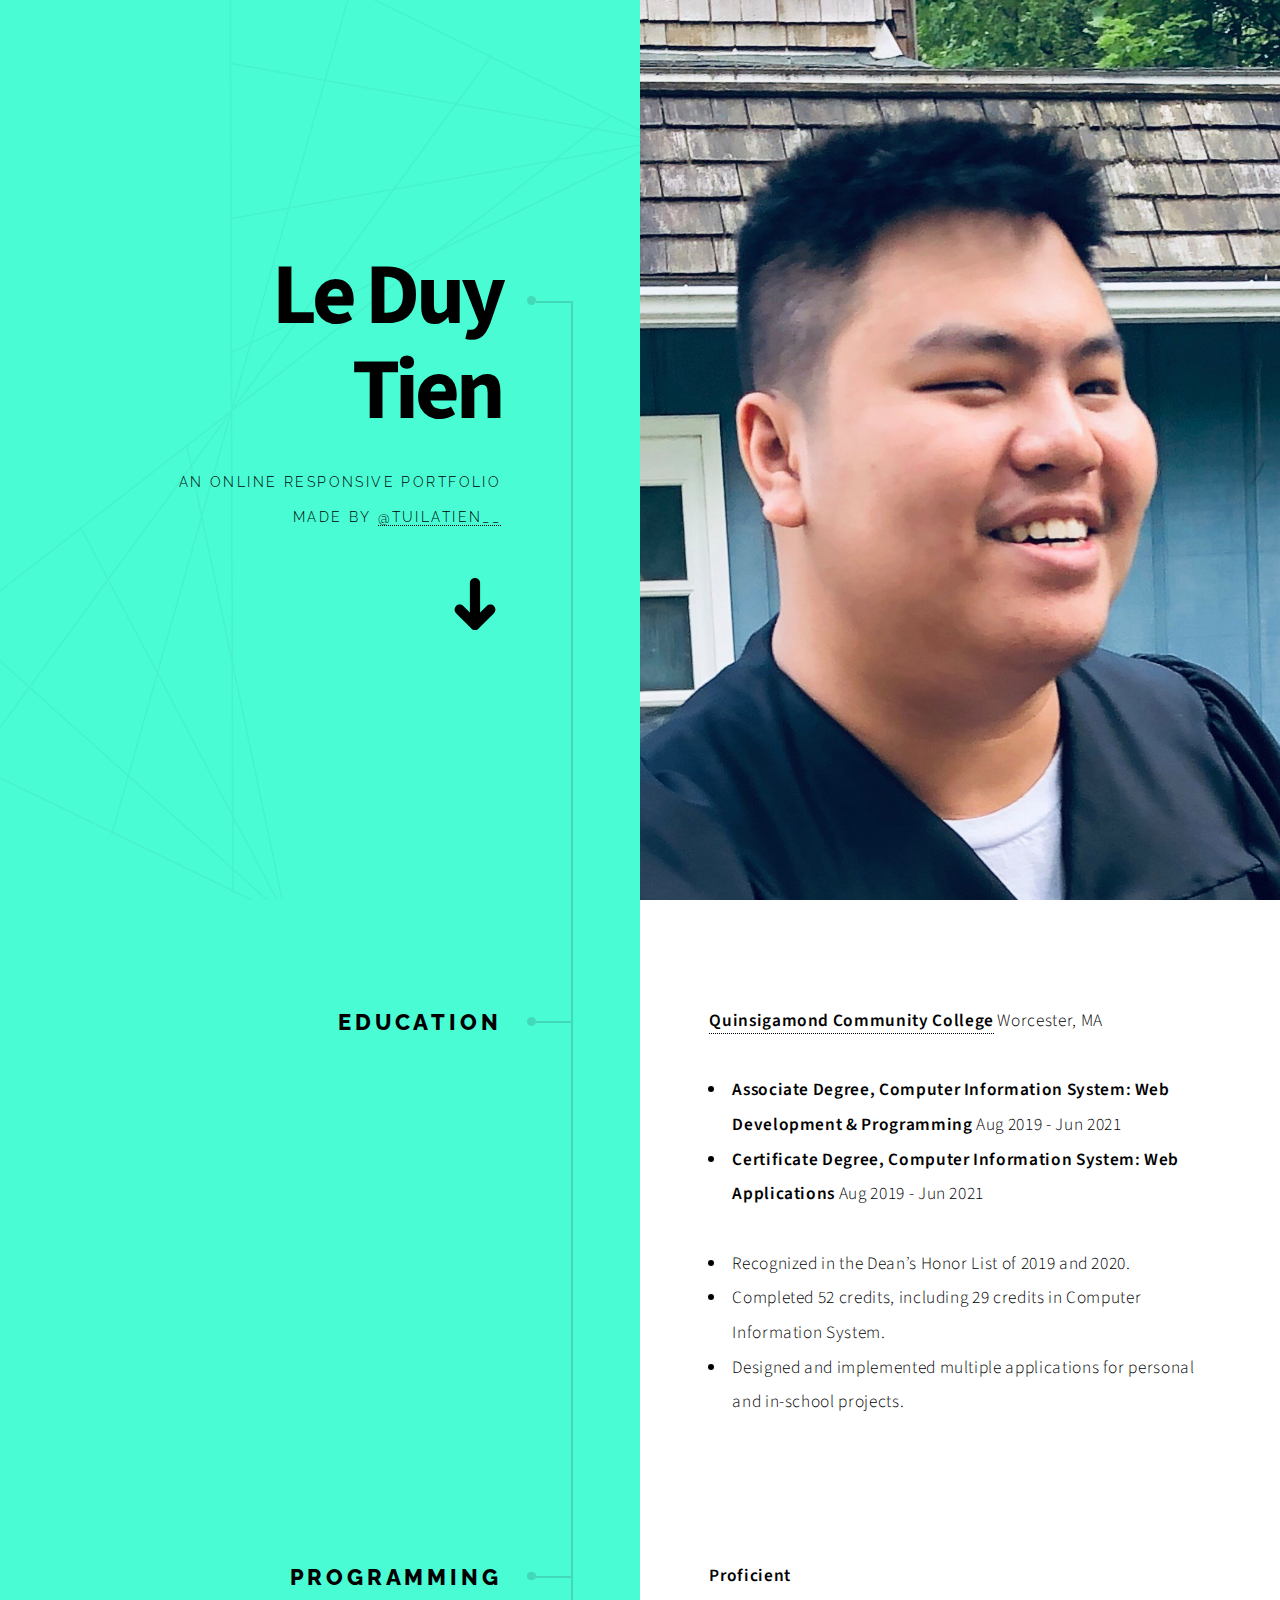
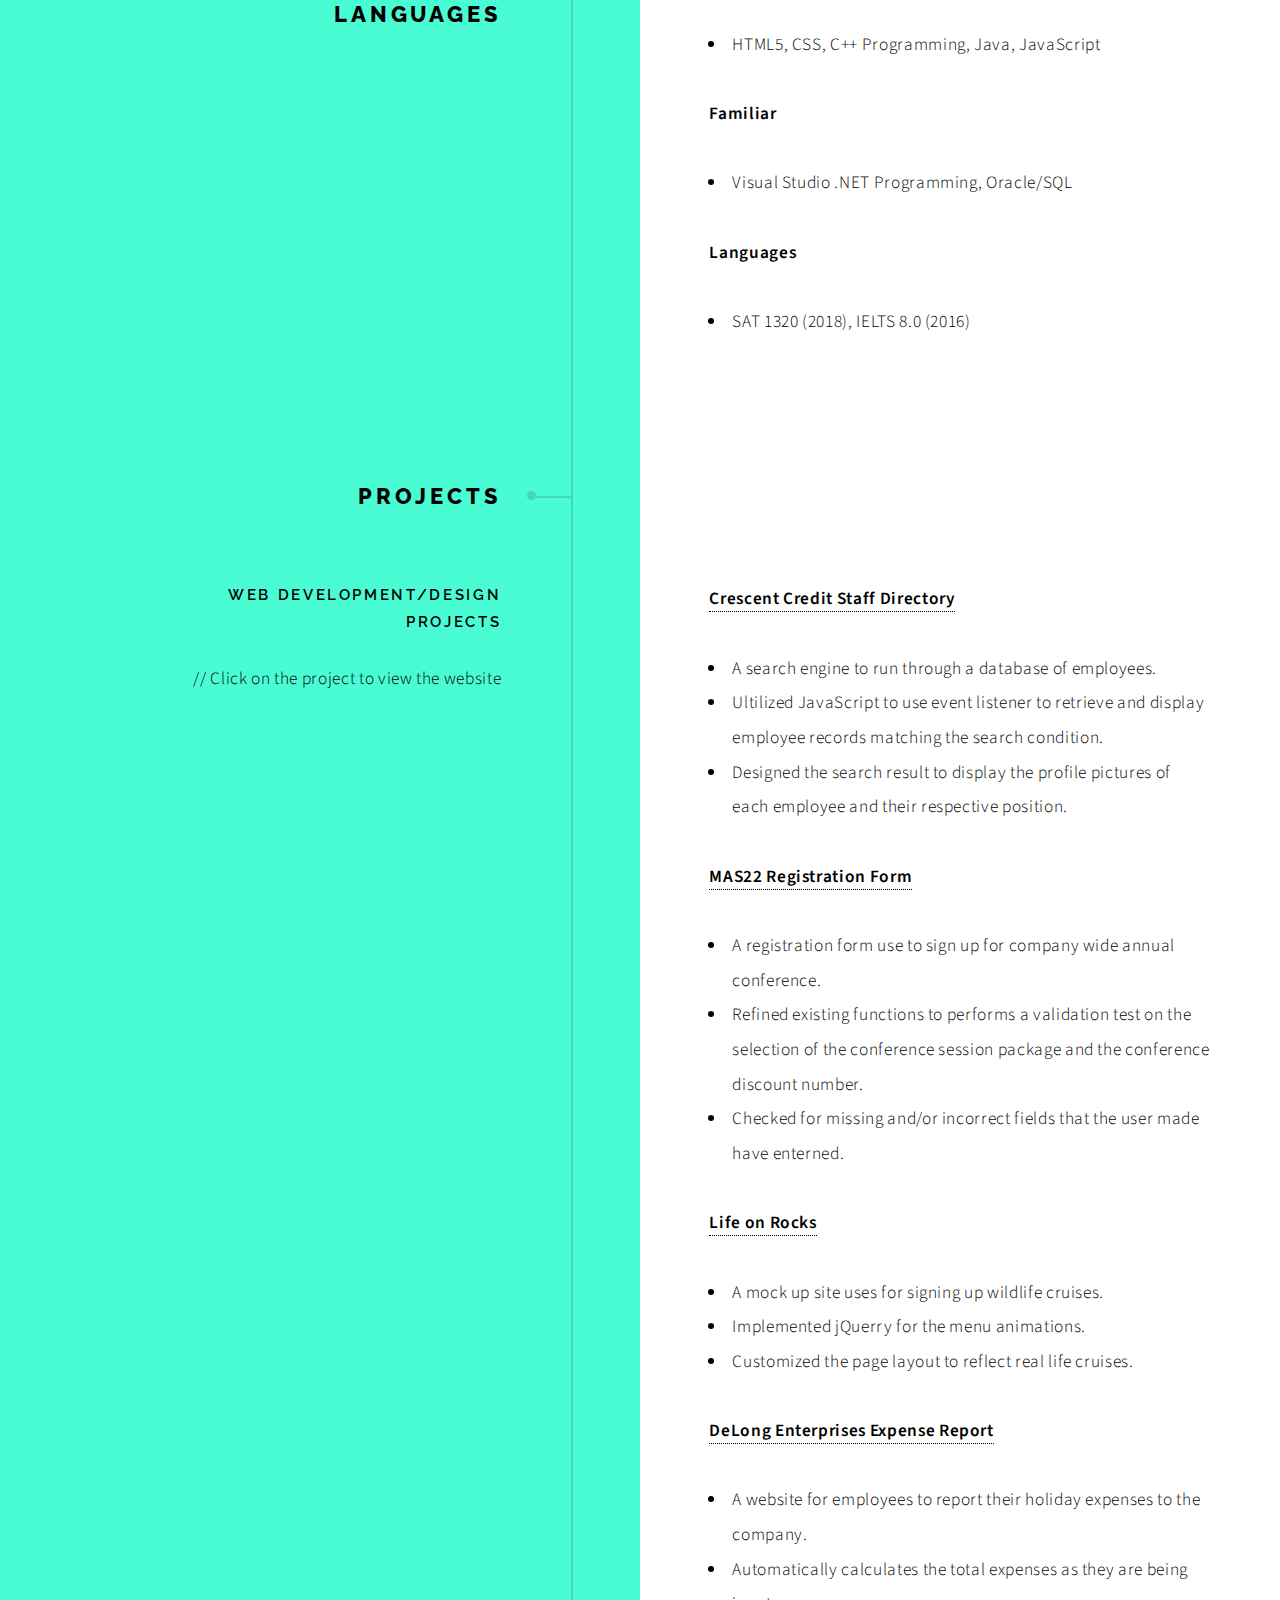
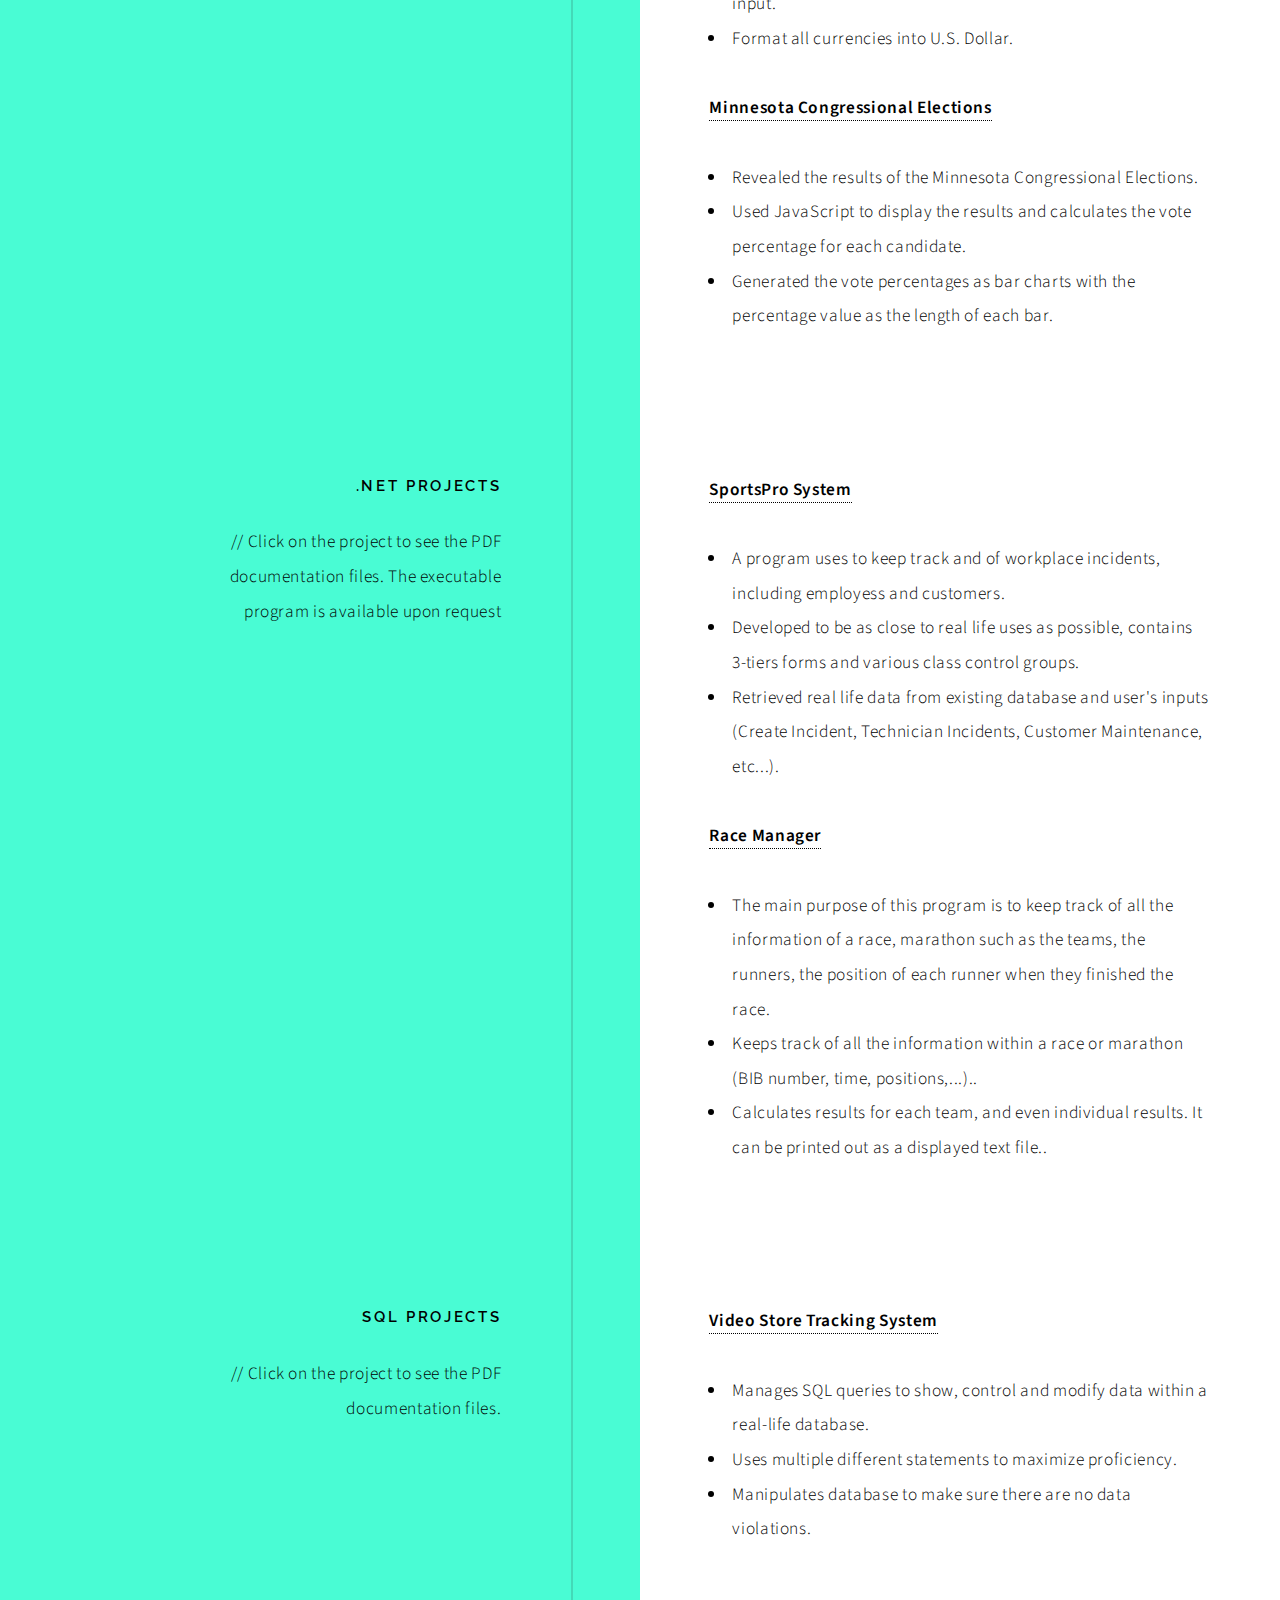
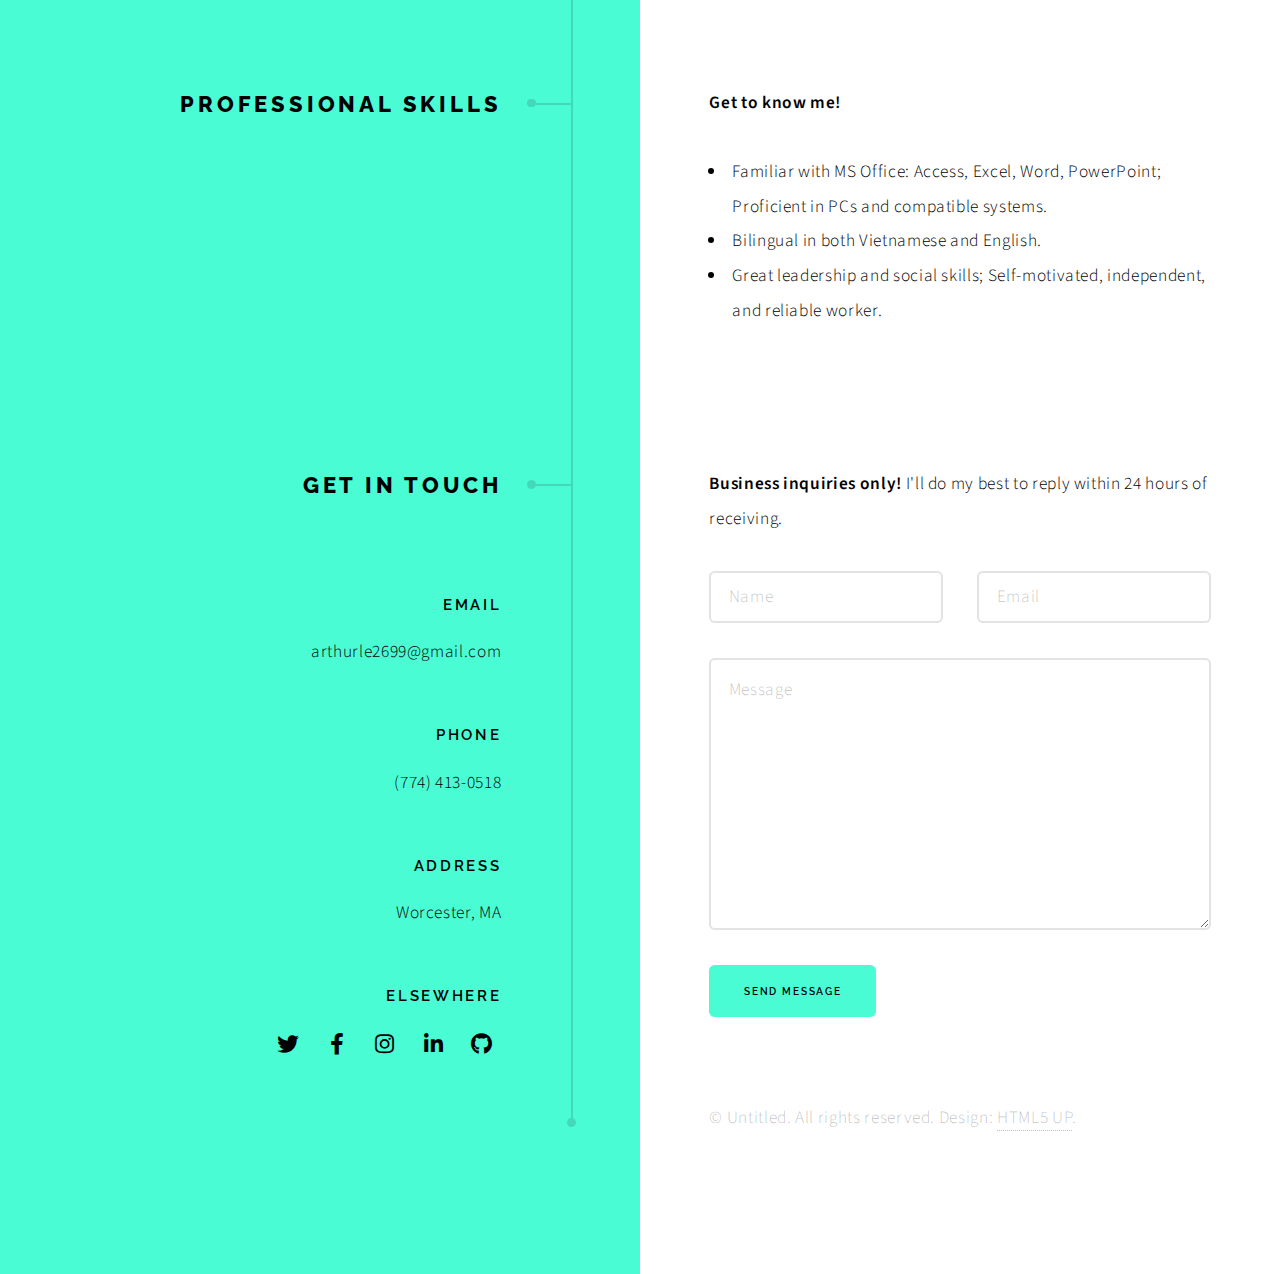
==== index.html @ 58858f8e "website" ====
﻿<!DOCTYPE HTML>
<!--
    Paradigm Shift by HTML5 UP
    html5up.net | @ajlkn
    Free for personal and commercial use under the CCA 3.0 license (html5up.net/license)
-->
<html>
<head>
    <title>Tien Le's Portfolio</title>
    <meta charset="utf-8" />
    <meta name="viewport" content="width=device-width, initial-scale=1, user-scalable=no" />
    <meta name="description" content="" />
    <meta name="keywords" content="" />
    <link rel="stylesheet" href="assets/css/main.css" />

</head>
<body class="is-preload">

    <!-- Wrapper -->
    <div id="wrapper">

        <!-- Intro -->
        <section class="intro">
            <header>
                <h1>Le Duy Tien</h1>
                <p>An online responsive portfolio made by <a href="https://www.instagram.com/tuilatien__/ " target="_blank" rel="noopener noreferrer">@tuilatien__</a></p>
                <ul class="actions">
                    <li><a href="#first" class="arrow scrolly"><span class="label">Next</span></a></li>
                </ul>
            </header>
            <div class="content">
                <span class="image fill" data-position="center"><img src="images/pic03.jpg" alt="" /></span>
            </div>
        </section>

        <!-- Section -->
        <section id="first">
            <header>
                <h2>Education</h2>
            </header>
            <div class="content">
                <p><strong><a href="https://www.qcc.edu/">Quinsigamond Community College</a></strong> Worcester, MA</p>
                <ul>
                    <li><strong>Associate Degree, Computer Information System: Web Development & Programming</strong> Aug 2019 - Jun 2021</li>
                    <li><strong>Certificate Degree, Computer Information System: Web Applications</strong> Aug 2019 - Jun 2021</li>
                </ul>
                <ul>
                    <li>Recognized in the Dean’s Honor List of 2019 and 2020.</li>
                    <li>Completed 52 credits, including 29 credits in Computer Information System.</li>
                    <li>Designed and implemented multiple applications for personal and in-school projects.</li>
                </ul>
                <!--<span class="image main"><img src="images/pic02.jpg" alt="" /></span>-->
            </div>
        </section>

        <!-- Section -->
        <section>
            <header>
                <h2>Programming Languages</h2>
            </header>
            <div class="content">
                <p><strong>Proficient</strong></p>
                <ul>
                    <li>HTML5, CSS, C++ Programming, Java, JavaScript</li>
                </ul>
                <p><strong>Familiar</strong></p>
                <ul>
                    <li>Visual Studio .NET Programming, Oracle/SQL</li>
                </ul>
                <p><strong>Languages</strong></p>
                <ul>
                    <li>SAT 1320 (2018), IELTS 8.0 (2016)</li>
                </ul>
            </div>
        </section>

        <!-- Section -->
        <section>
            <header>
                <h2>Projects</h2>
            </header>
            <div class="content">
                <!--<p><strong>Integer mollis egestas</strong> nam maximus erat id euismod egestas. Pellentesque sapien ac quam. Lorem ipsum dolor sit nullam.</p>-->
                <!-- Section -->
                <section>
                    <header>
                        <h3>Web Development/Design Projects</h3>
                        <p>// Click on the project to view the website</p>
                    </header>
                    <div class="content">
                        <!--<div class="gallery">
                            <a href="images/gallery/fulls/01.jpg" class="landscape"><img src="images/gallery/thumbs/01.jpg" alt="" /></a>
                            <a href="images/gallery/fulls/02.jpg"><img src="images/gallery/thumbs/02.jpg" alt="" /></a>
                            <a href="images/gallery/fulls/03.jpg"><img src="images/gallery/thumbs/03.jpg" alt="" /></a>
                            <a href="images/gallery/fulls/04.jpg" class="landscape"><img src="images/gallery/thumbs/04.jpg" alt="" /></a>
                        </div>-->
                        <p><strong><a href="webdev/cc_staff/cc_staff.html" target="_blank" rel="noopener noreferrer">Crescent Credit Staff Directory</a></strong></p>
                        <ul>
                            <li>A search engine to run through a database of employees.</li>
                            <li>Ultilized JavaScript to use event listener to retrieve and display employee records matching the search condition.</li>
                            <li>Designed the search result to display the profile pictures of each employee and their respective position.</li>
                        </ul>
                        <p><strong><a href="webdev/mas_register/mas_register.html" target="_blank" rel="noopener noreferrer">MAS22 Registration Form</a></strong></p>
                        <ul>
                            <li>A registration form use to sign up for company wide annual conference.</li>
                            <li>Refined existing functions to performs a validation test on the selection of the conference session package and the conference discount number.</li>
                            <li>Checked for missing and/or incorrect fields that the user made have enterned.</li>
                        </ul>
                        <p><strong><a href="webdev/jq_rocks/jq_rocks.html" target="_blank" rel="noopener noreferrer">Life on Rocks</a></strong></p>
                        <ul>
                            <li>A mock up site uses for signing up wildlife cruises.</li>
                            <li>Implemented jQuerry for the menu animations.</li>
                            <li>Customized the page layout to reflect real life cruises.</li>
                        </ul>
                        <p><strong><a href="webdev/dl_expense/dl_expense.html" target="_blank" rel="noopener noreferrer">DeLong Enterprises Expense Report</a></strong></p>
                        <ul>
                            <li>A website for employees to report their holiday expenses to the company.</li>
                            <li>Automatically calculates the total expenses as they are being input.</li>
                            <li>Format all currencies into U.S. Dollar.</li>
                        </ul>
                        <p><strong><a href="webdev/vw_election/vw_election.html" target="_blank" rel="noopener noreferrer">Minnesota Congressional Elections</a></strong></p>
                        <ul>
                            <li>Revealed the results of the Minnesota Congressional Elections.</li>
                            <li>Used JavaScript to display the results and calculates the vote percentage for each candidate.</li>
                            <li>Generated the vote percentages as bar charts with the percentage value as the length of each bar.</li>
                        </ul>
                    </div>
                </section>

                <!-- Section -->
                <section>
                    <header>
                        <h3>.NET Projects</h3>
                        <p>// Click on the project to see the PDF documentation files. The executable program is available upon request</p>
                    </header>
                    <div class="content">
                        <!--<div class="gallery">
                            <a href="images/gallery/fulls/05.jpg" class="landscape"><img src="images/gallery/thumbs/05.jpg" alt="" /></a>
                            <a href="images/gallery/fulls/06.jpg"><img src="images/gallery/thumbs/06.jpg" alt="" /></a>
                            <a href="images/gallery/fulls/07.jpg"><img src="images/gallery/thumbs/07.jpg" alt="" /></a>
                        </div>-->
                        <p><strong><a href="netprg/sportspro/sportspro.pdf" target="_blank" rel="noopener noreferrer">SportsPro System</a></strong></p>
                        <ul>
                            <li>A program uses to keep track and of workplace incidents, including employess and customers.</li>
                            <li>Developed to be as close to real life uses as possible, contains 3-tiers forms and various class control groups.</li>
                            <li>Retrieved real life data from existing database and user's inputs (Create Incident, Technician Incidents, Customer Maintenance, etc...).</li>
                        </ul>
                        <p><strong><a href="netprg/racemng/racemng.pdf" target="_blank" rel="noopener noreferrer">Race Manager</a></strong></p>
                        <ul>
                            <li>The main purpose of this program is to keep track of all the information of a race, marathon such as the teams, the runners, the position of each runner when they finished the race.</li>
                            <li>Keeps track of all the information within a race or marathon (BIB number, time, positions,...)..</li>
                            <li>Calculates results for each team, and even individual results. It can be printed out as a displayed text file..</li>
                        </ul>
                    </div>
                </section>

                <!-- Section -->
                <section>
                    <header>
                        <h3>SQL Projects</h3>
                        <p>// Click on the project to see the PDF documentation files.</p>
                    </header>
                    <div class="content">
                        <!--<div class="gallery">
                            <a href="images/gallery/fulls/08.jpg" class="portrait"><img src="images/gallery/thumbs/08.jpg" alt="" /></a>
                            <a href="images/gallery/fulls/09.jpg" class="portrait"><img src="images/gallery/thumbs/09.jpg" alt="" /></a>
                            <a href="images/gallery/fulls/10.jpg" class="landscape"><img src="images/gallery/thumbs/10.jpg" alt="" /></a>
                        </div>-->
                        <p><strong><a href="sql/videotrack/videotrack.pdf" target="_blank" rel="noopener noreferrer">Video Store Tracking System</a></strong></p>
                        <ul>
                            <li>Manages SQL queries to show, control and modify data within a real-life database.</li>
                            <li>Uses multiple different statements to maximize proficiency.</li>
                            <li>Manipulates database to make sure there are no data violations.</li>
                        </ul>
                    </div>
                </section>
            </div>
        </section>

        <!-- Section -->
        <section>
            <header>
                <h2>Professional Skills</h2>
            </header>
            <div class="content">
                <!--<p><strong>Proin tempus feugiat</strong> sed varius enim lorem ullamcorper dolore aliquam aenean ornare velit lacus, ac varius enim lorem ullamcorper dolore.</p>
                <ul class="actions">
                    <li><a href="#" class="button primary large">Get Started</a></li>
                    <li><a href="#" class="button large">Learn More</a></li>
                </ul>-->
                <p><strong>Get to know me!</strong></p>
                <ul>
                    <li>Familiar with MS Office: Access, Excel, Word, PowerPoint; Proficient in PCs and compatible systems.</li>
                    <li>Bilingual in both Vietnamese and English.</li>
                    <li>Great leadership and social skills; Self-motivated, independent, and reliable worker.</li>
                </ul>
            </div>
        </section>

        <!-- Section -->
        <section>
            <header>
                <h2>Get in touch</h2>
            </header>
            <div class="content">
                <p><strong>Business inquiries only! </strong> I'll do my best to reply within 24 hours of receiving.</p>
                <form action="mailto:arthurle2699@gmail.com" method="post" enctype="text/plain">
                    <div class="fields">
                        <div class="field half">
                            <input type="text" name="name" id="name" placeholder="Name" />
                        </div>
                        <div class="field half">
                            <input type="email" name="email" id="email" placeholder="Email" />
                        </div>
                        <div class="field">
                            <textarea name="message" id="message" placeholder="Message" rows="7"></textarea>
                        </div>
                    </div>
                    <ul class="actions">
                        <li><input type="submit" value="Send Message" class="button primary" /></li>
                    </ul>
                </form>
            </div>
            <footer>
                <ul class="items">
                    <li>
                        <h3>Email</h3>
                        <span>arthurle2699@gmail.com</span>
                    </li>
                    <li>
                        <h3>Phone</h3>
                        <span>(774) 413-0518</span>
                    </li>
                    <li>
                        <h3>Address</h3>
                        <span>Worcester, MA</span>
                    </li>
                    <li>
                        <h3>Elsewhere</h3>
                        <ul class="icons">
                            <li><a href="https://twitter.com/goofy_tien" target="_blank" rel="noopener noreferrer" class="icon brands fa-twitter"><span class="label">Twitter</span></a></li>
                            <li><a href="https://www.facebook.com/tuilatienn/" target="_blank" rel="noopener noreferrer" class="icon brands fa-facebook-f"><span class="label">Facebook</span></a></li>
                            <li><a href="https://www.instagram.com/tuilatien__/" target="_blank" rel="noopener noreferrer" class="icon brands fa-instagram"><span class="label">Instagram</span></a></li>
                            <li><a href="https://www.linkedin.com/in/tien-le-764ab81ba/" target="_blank" rel="noopener noreferrer" class="icon brands fa-linkedin-in"><span class="label">LinkedIn</span></a></li>
                            <li><a href="https://github.com/arthurle2699" target="_blank" rel="noopener noreferrer" class="icon brands fa-github"><span class="label">GitHub</span></a></li>
                        </ul>
                    </li>
                </ul>
            </footer>
        </section>

        <!-- Elements -->
        <!--
                            <section>
                                <header>
                                    <h2>Elements</h2>
                                </header>
                                <div class="content">

                                    <section>
                                        <header>
                                            <h3>Text</h3>
                                        </header>
                                        <div class="content">
                                            <p>This is <b>bold</b> and this is <strong>strong</strong>. This is <i>italic</i> and this is <em>emphasized</em>.
                                            This is <sup>superscript</sup> text and this is <sub>subscript</sub> text.
                                            This is <u>underlined</u> and this is code: <code>for (;;) { ... }</code>. Finally, <a href="#">this is a link</a>.</p>
                                            <hr />
                                            <h2>Heading Level 2</h2>
                                            <h3>Heading Level 3</h3>
                                            <h4>Heading Level 4</h4>
                                            <h5>Heading Level 5</h5>
                                            <hr />
                                            <h5>Blockquote</h5>
                                            <blockquote>Fringilla nisl. Donec accumsan interdum nisi, quis tincidunt felis sagittis eget tempus euismod. Vestibulum ante ipsum primis in faucibus vestibulum. Blandit adipiscing eu felis iaculis volutpat ac adipiscing accumsan faucibus. Vestibulum ante ipsum primis in faucibus lorem ipsum dolor sit amet nullam adipiscing eu felis.</blockquote>
                                            <h5>Preformatted</h5>
                                            <pre><code>i = 0;

        while (!deck.isInOrder()) {
          print 'Iteration ' + i;
          deck.shuffle();
          i++;
        }

        print 'Sorted in ' + i + ' iterations.';</code></pre>
                                        </div>
                                    </section>

                                    <section>
                                        <header>
                                            <h3>Lists</h3>
                                        </header>
                                        <div class="content">

                                            <h4>Unordered</h4>
                                            <ul>
                                                <li>Dolor pulvinar etiam.</li>
                                                <li>Sagittis adipiscing.</li>
                                                <li>Felis enim feugiat.</li>
                                            </ul>

                                            <h4>Alternate</h4>
                                            <ul class="alt">
                                                <li>Dolor pulvinar etiam.</li>
                                                <li>Sagittis adipiscing.</li>
                                                <li>Felis enim feugiat.</li>
                                            </ul>

                                            <h4>Ordered</h4>
                                            <ol>
                                                <li>Dolor pulvinar etiam.</li>
                                                <li>Etiam vel felis viverra.</li>
                                                <li>Felis enim feugiat.</li>
                                                <li>Dolor pulvinar etiam.</li>
                                                <li>Etiam vel felis lorem.</li>
                                                <li>Felis enim et feugiat.</li>
                                            </ol>
                                            <h4>Icons</h4>
                                            <ul class="icons">
                                                <li><a href="#" class="icon brands fa-twitter"><span class="label">Twitter</span></a></li>
                                                <li><a href="#" class="icon brands fa-facebook-f"><span class="label">Facebook</span></a></li>
                                                <li><a href="#" class="icon brands fa-instagram"><span class="label">Instagram</span></a></li>
                                                <li><a href="#" class="icon brands fa-github"><span class="label">Github</span></a></li>
                                            </ul>

                                            <h4>Actions</h4>
                                            <ul class="actions">
                                                <li><a href="#" class="button primary">Default</a></li>
                                                <li><a href="#" class="button">Default</a></li>
                                            </ul>
                                            <ul class="actions stacked">
                                                <li><a href="#" class="button primary">Default</a></li>
                                                <li><a href="#" class="button">Default</a></li>
                                            </ul>
                                        </div>
                                    </section>

                                    <section>
                                        <header>
                                            <h3>Table</h3>
                                        </header>
                                        <div class="content">
                                            <h4>Default</h4>
                                            <div class="table-wrapper">
                                                <table>
                                                    <thead>
                                                        <tr>
                                                            <th>Name</th>
                                                            <th>Description</th>
                                                            <th>Price</th>
                                                        </tr>
                                                    </thead>
                                                    <tbody>
                                                        <tr>
                                                            <td>Item One</td>
                                                            <td>Ante turpis integer aliquet porttitor.</td>
                                                            <td>29.99</td>
                                                        </tr>
                                                        <tr>
                                                            <td>Item Two</td>
                                                            <td>Vis ac commodo adipiscing arcu aliquet.</td>
                                                            <td>19.99</td>
                                                        </tr>
                                                        <tr>
                                                            <td>Item Three</td>
                                                            <td> Morbi faucibus arcu accumsan lorem.</td>
                                                            <td>29.99</td>
                                                        </tr>
                                                        <tr>
                                                            <td>Item Four</td>
                                                            <td>Vitae integer tempus condimentum.</td>
                                                            <td>19.99</td>
                                                        </tr>
                                                        <tr>
                                                            <td>Item Five</td>
                                                            <td>Ante turpis integer aliquet porttitor.</td>
                                                            <td>29.99</td>
                                                        </tr>
                                                    </tbody>
                                                    <tfoot>
                                                        <tr>
                                                            <td colspan="2"></td>
                                                            <td>100.00</td>
                                                        </tr>
                                                    </tfoot>
                                                </table>
                                            </div>

                                            <h4>Alternate</h4>
                                            <div class="table-wrapper">
                                                <table class="alt">
                                                    <thead>
                                                        <tr>
                                                            <th>Name</th>
                                                            <th>Description</th>
                                                            <th>Price</th>
                                                        </tr>
                                                    </thead>
                                                    <tbody>
                                                        <tr>
                                                            <td>Item One</td>
                                                            <td>Ante turpis integer aliquet porttitor.</td>
                                                            <td>29.99</td>
                                                        </tr>
                                                        <tr>
                                                            <td>Item Two</td>
                                                            <td>Vis ac commodo adipiscing arcu aliquet.</td>
                                                            <td>19.99</td>
                                                        </tr>
                                                        <tr>
                                                            <td>Item Three</td>
                                                            <td> Morbi faucibus arcu accumsan lorem.</td>
                                                            <td>29.99</td>
                                                        </tr>
                                                        <tr>
                                                            <td>Item Four</td>
                                                            <td>Vitae integer tempus condimentum.</td>
                                                            <td>19.99</td>
                                                        </tr>
                                                        <tr>
                                                            <td>Item Five</td>
                                                            <td>Ante turpis integer aliquet porttitor.</td>
                                                            <td>29.99</td>
                                                        </tr>
                                                    </tbody>
                                                    <tfoot>
                                                        <tr>
                                                            <td colspan="2"></td>
                                                            <td>100.00</td>
                                                        </tr>
                                                    </tfoot>
                                                </table>
                                            </div>
                                        </div>
                                    </section>

                                    <section>
                                        <header>
                                            <h3>Buttons</h3>
                                        </header>
                                        <div class="content">
                                            <ul class="actions">
                                                <li><a href="#" class="button primary">Primary</a></li>
                                                <li><a href="#" class="button">Default</a></li>
                                            </ul>
                                            <ul class="actions">
                                                <li><a href="#" class="button large">Large</a></li>
                                                <li><a href="#" class="button">Default</a></li>
                                                <li><a href="#" class="button small">Small</a></li>
                                            </ul>
                                            <ul class="actions">
                                                <li><a href="#" class="button primary icon solid fa-download">Icon</a></li>
                                                <li><a href="#" class="button icon solid fa-download">Icon</a></li>
                                            </ul>
                                            <ul class="actions">
                                                <li><span class="button primary disabled">Disabled</span></li>
                                                <li><span class="button disabled">Disabled</span></li>
                                            </ul>
                                        </div>
                                    </section>

                                    <section>
                                        <header>
                                            <h3>Form</h3>
                                        </header>
                                        <div class="content">
                                            <form method="post" action="#">
                                                <div class="fields">
                                                    <div class="field half">
                                                        <label for="demo-name">Name</label>
                                                        <input type="text" name="demo-name" id="demo-name" value="" placeholder="Jane Doe" />
                                                    </div>
                                                    <div class="field half">
                                                        <label for="demo-email">Email</label>
                                                        <input type="email" name="demo-email" id="demo-email" value="" placeholder="jane@untitled.tld" />
                                                    </div>
                                                    <div class="field">
                                                        <label for="demo-category">Category</label>
                                                        <select name="demo-category" id="demo-category">
                                                            <option value="">-</option>
                                                            <option value="1">Manufacturing</option>
                                                            <option value="1">Shipping</option>
                                                            <option value="1">Administration</option>
                                                            <option value="1">Human Resources</option>
                                                        </select>
                                                    </div>
                                                    <div class="field half">
                                                        <input type="radio" id="demo-priority-low" name="demo-priority" checked>
                                                        <label for="demo-priority-low">Low</label>
                                                    </div>
                                                    <div class="field half">
                                                        <input type="radio" id="demo-priority-high" name="demo-priority">
                                                        <label for="demo-priority-high">High</label>
                                                    </div>
                                                    <div class="field half">
                                                        <input type="checkbox" id="demo-copy" name="demo-copy">
                                                        <label for="demo-copy">Email me a copy</label>
                                                    </div>
                                                    <div class="field half">
                                                        <input type="checkbox" id="demo-human" name="demo-human" checked>
                                                        <label for="demo-human">Not a robot</label>
                                                    </div>
                                                    <div class="field">
                                                        <label for="demo-message">Message</label>
                                                        <textarea name="demo-message" id="demo-message" placeholder="Enter your message" rows="6"></textarea>
                                                    </div>
                                                </div>
                                                <ul class="actions">
                                                    <li><input type="submit" value="Send Message" class="primary" /></li>
                                                    <li><input type="reset" value="Reset" /></li>
                                                </ul>
                                            </form>
                                        </div>
                                    </section>

                                </div>
                            </section>
                        -->

        <!-- Copyright -->
        <div class="copyright">&copy; Untitled. All rights reserved. Design: <a href="https://html5up.net">HTML5 UP</a>.</div>

    </div>

    <!-- Scripts -->
    <script src="assets/js/jquery.min.js"></script>
    <script src="assets/js/jquery.scrolly.min.js"></script>
    <script src="assets/js/browser.min.js"></script>
    <script src="assets/js/breakpoints.min.js"></script>
    <script src="assets/js/util.js"></script>
    <script src="assets/js/main.js"></script>

</body>
</html>
---- assets/css/main.css ----
@import url(fontawesome-all.min.css);
@import url("https://fonts.googleapis.com/css?family=Source+Sans+Pro:300,600,700,300i,600i,700i|Raleway:600,800");

/*
	Paradigm Shift by HTML5 UP
	html5up.net | @ajlkn
	Free for personal and commercial use under the CCA 3.0 license (html5up.net/license)
*/

html, body, div, span, applet, object,
iframe, h1, h2, h3, h4, h5, h6, p, blockquote,
pre, a, abbr, acronym, address, big, cite,
code, del, dfn, em, img, ins, kbd, q, s, samp,
small, strike, strong, sub, sup, tt, var, b,
u, i, center, dl, dt, dd, ol, ul, li, fieldset,
form, label, legend, table, caption, tbody,
tfoot, thead, tr, th, td, article, aside,
canvas, details, embed, figure, figcaption,
footer, header, hgroup, menu, nav, output, ruby,
section, summary, time, mark, audio, video {
	margin: 0;
	padding: 0;
	border: 0;
	font-size: 100%;
	font: inherit;
	vertical-align: baseline;}

article, aside, details, figcaption, figure,
footer, header, hgroup, menu, nav, section {
	display: block;}

body {
	line-height: 1;
}

ol, ul {
	list-style: none;
}

blockquote, q {
	quotes: none;
}

	blockquote:before, blockquote:after, q:before, q:after {
		content: '';
		content: none;
	}

table {
	border-collapse: collapse;
	border-spacing: 0;
}

body {
	-webkit-text-size-adjust: none;
}

mark {
	background-color: transparent;
	color: inherit;
}

input::-moz-focus-inner {
	border: 0;
	padding: 0;
}

input, select, textarea {
	-moz-appearance: none;
	-webkit-appearance: none;
	-ms-appearance: none;
	appearance: none;
}

/* Basic */

	@-ms-viewport {
		width: device-width;
	}

	body {
		-ms-overflow-style: scrollbar;
	}

	@media screen and (max-width: 480px) {

		html, body {
			min-width: 320px;
		}

	}

	html {
		box-sizing: border-box;
	}

	*, *:before, *:after {
		box-sizing: inherit;
	}

	html {
		overflow-x: hidden;
	}

	body {
		background: #ffffff;
		overflow-x: hidden;
	}

		body.is-preload *, body.is-preload *:before, body.is-preload *:after {
			-moz-animation: none !important;
			-webkit-animation: none !important;
			-ms-animation: none !important;
			animation: none !important;
			-moz-transition: none !important;
			-webkit-transition: none !important;
			-ms-transition: none !important;
			transition: none !important;
		}

/* Typography */

	html {
		font-size: 18pt;
	}

		@media screen and (max-width: 1920px) {

			html {
				font-size: 13pt;
			}

		}

		@media screen and (max-width: 1152px) {

			html {
				font-size: 14pt;
			}

		}

		@media screen and (max-width: 736px) {

			html {
				font-size: 12pt;
			}

		}

		@media screen and (max-width: 480px) {

			html {
				font-size: 11pt;
			}

		}

	body {
		background-color: #ffffff;
		color: #000000;
	}

	body, input, select, textarea {
		color: #000000;
		font-family: "Source Sans Pro", Helvetica, sans-serif;
		font-size: 1rem;
		font-weight: 300;
		letter-spacing: 0.0375em;
		line-height: 2;
	}

	a {
		-moz-transition: border-bottom-color 0.25s ease-in-out;
		-webkit-transition: border-bottom-color 0.25s ease-in-out;
		-ms-transition: border-bottom-color 0.25s ease-in-out;
		transition: border-bottom-color 0.25s ease-in-out;
		text-decoration: none;
		color: #000000;
		border-bottom: dotted 1px;
	}

		a:hover {
			text-decoration: none;
			border-bottom-color: transparent;
		}

	strong, b {
		font-weight: 600;
		color: #000000;
	}

	em, i {
		font-style: italic;
	}

	p {
		margin: 0 0 2rem 0;
	}

	h1, h2, h3, h4, h5, h6 {
		color: #000000;
		font-family: "Raleway", Helvetica, sans-serif;
		font-weight: 600;
		letter-spacing: 0.175em;
		line-height: 1.75;
		margin: 0 0 1.5rem 0;
		text-transform: uppercase;
	}

		h1 a, h2 a, h3 a, h4 a, h5 a, h6 a {
			color: inherit;
			text-decoration: none;
		}

	h1 {
		font-family: "Source Sans Pro", Helvetica, sans-serif;
		font-size: 5rem;
		font-weight: 700;
		letter-spacing: -0.05em;
		line-height: 1.1;
		margin: 0 0 1.5rem 0;
		text-transform: none;
	}

	h2 {
		font-size: 1.25rem;
		font-weight: 800;
		margin: 0 0 2rem 0;
	}

	h3 {
		font-size: 0.875rem;
	}

	h4 {
		font-size: 0.875rem;
	}

	h5 {
		font-size: 0.75rem;
	}

	h6 {
		font-size: 0.625rem;
	}

	@media screen and (max-width: 736px) {

		h1 {
			font-size: 4.5rem;
			line-height: 1.1;
		}

		h2 {
			font-size: 1.25rem;
			line-height: 1.7;
		}

		h3 {
			font-size: 0.9rem;
		}

		h4 {
			font-size: 0.75rem;
		}

		h5 {
			font-size: 0.675rem;
		}

	}

	@media screen and (max-width: 360px) {

		h1 {
			font-size: 3.75rem;
		}

		h2 {
			font-size: 1.125rem;
		}

		h3 {
			font-size: 0.8rem;
		}

		h4 {
			font-size: 0.675rem;
		}

		h5 {
			font-size: 0.675rem;
		}

	}

	sub {
		font-size: 0.8rem;
		position: relative;
		top: 0.5rem;
	}

	sup {
		font-size: 0.8rem;
		position: relative;
		top: -0.5rem;
	}

	blockquote {
		border-left: solid 0.5rem rgba(144, 144, 144, 0.25);
		font-style: italic;
		margin: 0 0 2rem 0;
		padding: 1rem 0 1rem 2rem;
	}

	code {
		background: rgba(144, 144, 144, 0.1);
		border-radius: 0.325rem;
		font-family: "Courier New", monospace;
		font-size: 0.9rem;
		margin: 0 0.25rem;
		padding: 0.25rem 0.65rem;
	}

	pre {
		-webkit-overflow-scrolling: touch;
		font-family: "Courier New", monospace;
		font-size: 0.9rem;
		margin: 0 0 2rem 0;
		width: 100%;
	}

		pre code {
			display: block;
			line-height: 1.75;
			padding: 1rem 1.5rem;
			overflow-x: auto;
		}

	hr {
		border: 0;
		border-bottom: solid 2px rgba(144, 144, 144, 0.25);
		margin: 3rem 0;
	}

		hr.major {
			margin: 5rem 0;
		}

		@media screen and (max-width: 736px) {

			hr.major {
				margin: 3rem 0;
			}

		}

/* Row */

	.row {
		display: flex;
		flex-wrap: wrap;
		box-sizing: border-box;
		align-items: stretch;
	}

		.row > * {
			box-sizing: border-box;
		}

		.row.gtr-uniform > * > :last-child {
			margin-bottom: 0;
		}

		.row.aln-left {
			justify-content: flex-start;
		}

		.row.aln-center {
			justify-content: center;
		}

		.row.aln-right {
			justify-content: flex-end;
		}

		.row.aln-top {
			align-items: flex-start;
		}

		.row.aln-middle {
			align-items: center;
		}

		.row.aln-bottom {
			align-items: flex-end;
		}

		.row > .imp {
			order: -1;
		}

		.row > .col-1 {
			width: 8.33333%;
		}

		.row > .off-1 {
			margin-left: 8.33333%;
		}

		.row > .col-2 {
			width: 16.66667%;
		}

		.row > .off-2 {
			margin-left: 16.66667%;
		}

		.row > .col-3 {
			width: 25%;
		}

		.row > .off-3 {
			margin-left: 25%;
		}

		.row > .col-4 {
			width: 33.33333%;
		}

		.row > .off-4 {
			margin-left: 33.33333%;
		}

		.row > .col-5 {
			width: 41.66667%;
		}

		.row > .off-5 {
			margin-left: 41.66667%;
		}

		.row > .col-6 {
			width: 50%;
		}

		.row > .off-6 {
			margin-left: 50%;
		}

		.row > .col-7 {
			width: 58.33333%;
		}

		.row > .off-7 {
			margin-left: 58.33333%;
		}

		.row > .col-8 {
			width: 66.66667%;
		}

		.row > .off-8 {
			margin-left: 66.66667%;
		}

		.row > .col-9 {
			width: 75%;
		}

		.row > .off-9 {
			margin-left: 75%;
		}

		.row > .col-10 {
			width: 83.33333%;
		}

		.row > .off-10 {
			margin-left: 83.33333%;
		}

		.row > .col-11 {
			width: 91.66667%;
		}

		.row > .off-11 {
			margin-left: 91.66667%;
		}

		.row > .col-12 {
			width: 100%;
		}

		.row > .off-12 {
			margin-left: 100%;
		}

		.row.gtr-0 {
			margin-top: 0;
			margin-left: 0rem;
		}

			.row.gtr-0 > * {
				padding: 0 0 0 0rem;
			}

			.row.gtr-0.gtr-uniform {
				margin-top: 0rem;
			}

				.row.gtr-0.gtr-uniform > * {
					padding-top: 0rem;
				}

		.row.gtr-25 {
			margin-top: 0;
			margin-left: -0.5rem;
		}

			.row.gtr-25 > * {
				padding: 0 0 0 0.5rem;
			}

			.row.gtr-25.gtr-uniform {
				margin-top: -0.5rem;
			}

				.row.gtr-25.gtr-uniform > * {
					padding-top: 0.5rem;
				}

		.row.gtr-50 {
			margin-top: 0;
			margin-left: -1rem;
		}

			.row.gtr-50 > * {
				padding: 0 0 0 1rem;
			}

			.row.gtr-50.gtr-uniform {
				margin-top: -1rem;
			}

				.row.gtr-50.gtr-uniform > * {
					padding-top: 1rem;
				}

		.row {
			margin-top: 0;
			margin-left: -2rem;
		}

			.row > * {
				padding: 0 0 0 2rem;
			}

			.row.gtr-uniform {
				margin-top: -2rem;
			}

				.row.gtr-uniform > * {
					padding-top: 2rem;
				}

		.row.gtr-150 {
			margin-top: 0;
			margin-left: -3rem;
		}

			.row.gtr-150 > * {
				padding: 0 0 0 3rem;
			}

			.row.gtr-150.gtr-uniform {
				margin-top: -3rem;
			}

				.row.gtr-150.gtr-uniform > * {
					padding-top: 3rem;
				}

		.row.gtr-200 {
			margin-top: 0;
			margin-left: -4rem;
		}

			.row.gtr-200 > * {
				padding: 0 0 0 4rem;
			}

			.row.gtr-200.gtr-uniform {
				margin-top: -4rem;
			}

				.row.gtr-200.gtr-uniform > * {
					padding-top: 4rem;
				}

		@media screen and (max-width: 1920px) {

			.row {
				display: flex;
				flex-wrap: wrap;
				box-sizing: border-box;
				align-items: stretch;
			}

				.row > * {
					box-sizing: border-box;
				}

				.row.gtr-uniform > * > :last-child {
					margin-bottom: 0;
				}

				.row.aln-left {
					justify-content: flex-start;
				}

				.row.aln-center {
					justify-content: center;
				}

				.row.aln-right {
					justify-content: flex-end;
				}

				.row.aln-top {
					align-items: flex-start;
				}

				.row.aln-middle {
					align-items: center;
				}

				.row.aln-bottom {
					align-items: flex-end;
				}

				.row > .imp-xlarge {
					order: -1;
				}

				.row > .col-1-xlarge {
					width: 8.33333%;
				}

				.row > .off-1-xlarge {
					margin-left: 8.33333%;
				}

				.row > .col-2-xlarge {
					width: 16.66667%;
				}

				.row > .off-2-xlarge {
					margin-left: 16.66667%;
				}

				.row > .col-3-xlarge {
					width: 25%;
				}

				.row > .off-3-xlarge {
					margin-left: 25%;
				}

				.row > .col-4-xlarge {
					width: 33.33333%;
				}

				.row > .off-4-xlarge {
					margin-left: 33.33333%;
				}

				.row > .col-5-xlarge {
					width: 41.66667%;
				}

				.row > .off-5-xlarge {
					margin-left: 41.66667%;
				}

				.row > .col-6-xlarge {
					width: 50%;
				}

				.row > .off-6-xlarge {
					margin-left: 50%;
				}

				.row > .col-7-xlarge {
					width: 58.33333%;
				}

				.row > .off-7-xlarge {
					margin-left: 58.33333%;
				}

				.row > .col-8-xlarge {
					width: 66.66667%;
				}

				.row > .off-8-xlarge {
					margin-left: 66.66667%;
				}

				.row > .col-9-xlarge {
					width: 75%;
				}

				.row > .off-9-xlarge {
					margin-left: 75%;
				}

				.row > .col-10-xlarge {
					width: 83.33333%;
				}

				.row > .off-10-xlarge {
					margin-left: 83.33333%;
				}

				.row > .col-11-xlarge {
					width: 91.66667%;
				}

				.row > .off-11-xlarge {
					margin-left: 91.66667%;
				}

				.row > .col-12-xlarge {
					width: 100%;
				}

				.row > .off-12-xlarge {
					margin-left: 100%;
				}

				.row.gtr-0 {
					margin-top: 0;
					margin-left: 0rem;
				}

					.row.gtr-0 > * {
						padding: 0 0 0 0rem;
					}

					.row.gtr-0.gtr-uniform {
						margin-top: 0rem;
					}

						.row.gtr-0.gtr-uniform > * {
							padding-top: 0rem;
						}

				.row.gtr-25 {
					margin-top: 0;
					margin-left: -0.5rem;
				}

					.row.gtr-25 > * {
						padding: 0 0 0 0.5rem;
					}

					.row.gtr-25.gtr-uniform {
						margin-top: -0.5rem;
					}

						.row.gtr-25.gtr-uniform > * {
							padding-top: 0.5rem;
						}

				.row.gtr-50 {
					margin-top: 0;
					margin-left: -1rem;
				}

					.row.gtr-50 > * {
						padding: 0 0 0 1rem;
					}

					.row.gtr-50.gtr-uniform {
						margin-top: -1rem;
					}

						.row.gtr-50.gtr-uniform > * {
							padding-top: 1rem;
						}

				.row {
					margin-top: 0;
					margin-left: -2rem;
				}

					.row > * {
						padding: 0 0 0 2rem;
					}

					.row.gtr-uniform {
						margin-top: -2rem;
					}

						.row.gtr-uniform > * {
							padding-top: 2rem;
						}

				.row.gtr-150 {
					margin-top: 0;
					margin-left: -3rem;
				}

					.row.gtr-150 > * {
						padding: 0 0 0 3rem;
					}

					.row.gtr-150.gtr-uniform {
						margin-top: -3rem;
					}

						.row.gtr-150.gtr-uniform > * {
							padding-top: 3rem;
						}

				.row.gtr-200 {
					margin-top: 0;
					margin-left: -4rem;
				}

					.row.gtr-200 > * {
						padding: 0 0 0 4rem;
					}

					.row.gtr-200.gtr-uniform {
						margin-top: -4rem;
					}

						.row.gtr-200.gtr-uniform > * {
							padding-top: 4rem;
						}

		}

		@media screen and (max-width: 1280px) {

			.row {
				display: flex;
				flex-wrap: wrap;
				box-sizing: border-box;
				align-items: stretch;
			}

				.row > * {
					box-sizing: border-box;
				}

				.row.gtr-uniform > * > :last-child {
					margin-bottom: 0;
				}

				.row.aln-left {
					justify-content: flex-start;
				}

				.row.aln-center {
					justify-content: center;
				}

				.row.aln-right {
					justify-content: flex-end;
				}

				.row.aln-top {
					align-items: flex-start;
				}

				.row.aln-middle {
					align-items: center;
				}

				.row.aln-bottom {
					align-items: flex-end;
				}

				.row > .imp-large {
					order: -1;
				}

				.row > .col-1-large {
					width: 8.33333%;
				}

				.row > .off-1-large {
					margin-left: 8.33333%;
				}

				.row > .col-2-large {
					width: 16.66667%;
				}

				.row > .off-2-large {
					margin-left: 16.66667%;
				}

				.row > .col-3-large {
					width: 25%;
				}

				.row > .off-3-large {
					margin-left: 25%;
				}

				.row > .col-4-large {
					width: 33.33333%;
				}

				.row > .off-4-large {
					margin-left: 33.33333%;
				}

				.row > .col-5-large {
					width: 41.66667%;
				}

				.row > .off-5-large {
					margin-left: 41.66667%;
				}

				.row > .col-6-large {
					width: 50%;
				}

				.row > .off-6-large {
					margin-left: 50%;
				}

				.row > .col-7-large {
					width: 58.33333%;
				}

				.row > .off-7-large {
					margin-left: 58.33333%;
				}

				.row > .col-8-large {
					width: 66.66667%;
				}

				.row > .off-8-large {
					margin-left: 66.66667%;
				}

				.row > .col-9-large {
					width: 75%;
				}

				.row > .off-9-large {
					margin-left: 75%;
				}

				.row > .col-10-large {
					width: 83.33333%;
				}

				.row > .off-10-large {
					margin-left: 83.33333%;
				}

				.row > .col-11-large {
					width: 91.66667%;
				}

				.row > .off-11-large {
					margin-left: 91.66667%;
				}

				.row > .col-12-large {
					width: 100%;
				}

				.row > .off-12-large {
					margin-left: 100%;
				}

				.row.gtr-0 {
					margin-top: 0;
					margin-left: 0rem;
				}

					.row.gtr-0 > * {
						padding: 0 0 0 0rem;
					}

					.row.gtr-0.gtr-uniform {
						margin-top: 0rem;
					}

						.row.gtr-0.gtr-uniform > * {
							padding-top: 0rem;
						}

				.row.gtr-25 {
					margin-top: 0;
					margin-left: -0.375rem;
				}

					.row.gtr-25 > * {
						padding: 0 0 0 0.375rem;
					}

					.row.gtr-25.gtr-uniform {
						margin-top: -0.375rem;
					}

						.row.gtr-25.gtr-uniform > * {
							padding-top: 0.375rem;
						}

				.row.gtr-50 {
					margin-top: 0;
					margin-left: -0.75rem;
				}

					.row.gtr-50 > * {
						padding: 0 0 0 0.75rem;
					}

					.row.gtr-50.gtr-uniform {
						margin-top: -0.75rem;
					}

						.row.gtr-50.gtr-uniform > * {
							padding-top: 0.75rem;
						}

				.row {
					margin-top: 0;
					margin-left: -1.5rem;
				}

					.row > * {
						padding: 0 0 0 1.5rem;
					}

					.row.gtr-uniform {
						margin-top: -1.5rem;
					}

						.row.gtr-uniform > * {
							padding-top: 1.5rem;
						}

				.row.gtr-150 {
					margin-top: 0;
					margin-left: -2.25rem;
				}

					.row.gtr-150 > * {
						padding: 0 0 0 2.25rem;
					}

					.row.gtr-150.gtr-uniform {
						margin-top: -2.25rem;
					}

						.row.gtr-150.gtr-uniform > * {
							padding-top: 2.25rem;
						}

				.row.gtr-200 {
					margin-top: 0;
					margin-left: -3rem;
				}

					.row.gtr-200 > * {
						padding: 0 0 0 3rem;
					}

					.row.gtr-200.gtr-uniform {
						margin-top: -3rem;
					}

						.row.gtr-200.gtr-uniform > * {
							padding-top: 3rem;
						}

		}

		@media screen and (max-width: 1152px) {

			.row {
				display: flex;
				flex-wrap: wrap;
				box-sizing: border-box;
				align-items: stretch;
			}

				.row > * {
					box-sizing: border-box;
				}

				.row.gtr-uniform > * > :last-child {
					margin-bottom: 0;
				}

				.row.aln-left {
					justify-content: flex-start;
				}

				.row.aln-center {
					justify-content: center;
				}

				.row.aln-right {
					justify-content: flex-end;
				}

				.row.aln-top {
					align-items: flex-start;
				}

				.row.aln-middle {
					align-items: center;
				}

				.row.aln-bottom {
					align-items: flex-end;
				}

				.row > .imp-medium {
					order: -1;
				}

				.row > .col-1-medium {
					width: 8.33333%;
				}

				.row > .off-1-medium {
					margin-left: 8.33333%;
				}

				.row > .col-2-medium {
					width: 16.66667%;
				}

				.row > .off-2-medium {
					margin-left: 16.66667%;
				}

				.row > .col-3-medium {
					width: 25%;
				}

				.row > .off-3-medium {
					margin-left: 25%;
				}

				.row > .col-4-medium {
					width: 33.33333%;
				}

				.row > .off-4-medium {
					margin-left: 33.33333%;
				}

				.row > .col-5-medium {
					width: 41.66667%;
				}

				.row > .off-5-medium {
					margin-left: 41.66667%;
				}

				.row > .col-6-medium {
					width: 50%;
				}

				.row > .off-6-medium {
					margin-left: 50%;
				}

				.row > .col-7-medium {
					width: 58.33333%;
				}

				.row > .off-7-medium {
					margin-left: 58.33333%;
				}

				.row > .col-8-medium {
					width: 66.66667%;
				}

				.row > .off-8-medium {
					margin-left: 66.66667%;
				}

				.row > .col-9-medium {
					width: 75%;
				}

				.row > .off-9-medium {
					margin-left: 75%;
				}

				.row > .col-10-medium {
					width: 83.33333%;
				}

				.row > .off-10-medium {
					margin-left: 83.33333%;
				}

				.row > .col-11-medium {
					width: 91.66667%;
				}

				.row > .off-11-medium {
					margin-left: 91.66667%;
				}

				.row > .col-12-medium {
					width: 100%;
				}

				.row > .off-12-medium {
					margin-left: 100%;
				}

				.row.gtr-0 {
					margin-top: 0;
					margin-left: 0rem;
				}

					.row.gtr-0 > * {
						padding: 0 0 0 0rem;
					}

					.row.gtr-0.gtr-uniform {
						margin-top: 0rem;
					}

						.row.gtr-0.gtr-uniform > * {
							padding-top: 0rem;
						}

				.row.gtr-25 {
					margin-top: 0;
					margin-left: -0.375rem;
				}

					.row.gtr-25 > * {
						padding: 0 0 0 0.375rem;
					}

					.row.gtr-25.gtr-uniform {
						margin-top: -0.375rem;
					}

						.row.gtr-25.gtr-uniform > * {
							padding-top: 0.375rem;
						}

				.row.gtr-50 {
					margin-top: 0;
					margin-left: -0.75rem;
				}

					.row.gtr-50 > * {
						padding: 0 0 0 0.75rem;
					}

					.row.gtr-50.gtr-uniform {
						margin-top: -0.75rem;
					}

						.row.gtr-50.gtr-uniform > * {
							padding-top: 0.75rem;
						}

				.row {
					margin-top: 0;
					margin-left: -1.5rem;
				}

					.row > * {
						padding: 0 0 0 1.5rem;
					}

					.row.gtr-uniform {
						margin-top: -1.5rem;
					}

						.row.gtr-uniform > * {
							padding-top: 1.5rem;
						}

				.row.gtr-150 {
					margin-top: 0;
					margin-left: -2.25rem;
				}

					.row.gtr-150 > * {
						padding: 0 0 0 2.25rem;
					}

					.row.gtr-150.gtr-uniform {
						margin-top: -2.25rem;
					}

						.row.gtr-150.gtr-uniform > * {
							padding-top: 2.25rem;
						}

				.row.gtr-200 {
					margin-top: 0;
					margin-left: -3rem;
				}

					.row.gtr-200 > * {
						padding: 0 0 0 3rem;
					}

					.row.gtr-200.gtr-uniform {
						margin-top: -3rem;
					}

						.row.gtr-200.gtr-uniform > * {
							padding-top: 3rem;
						}

		}

		@media screen and (max-width: 736px) {

			.row {
				display: flex;
				flex-wrap: wrap;
				box-sizing: border-box;
				align-items: stretch;
			}

				.row > * {
					box-sizing: border-box;
				}

				.row.gtr-uniform > * > :last-child {
					margin-bottom: 0;
				}

				.row.aln-left {
					justify-content: flex-start;
				}

				.row.aln-center {
					justify-content: center;
				}

				.row.aln-right {
					justify-content: flex-end;
				}

				.row.aln-top {
					align-items: flex-start;
				}

				.row.aln-middle {
					align-items: center;
				}

				.row.aln-bottom {
					align-items: flex-end;
				}

				.row > .imp-small {
					order: -1;
				}

				.row > .col-1-small {
					width: 8.33333%;
				}

				.row > .off-1-small {
					margin-left: 8.33333%;
				}

				.row > .col-2-small {
					width: 16.66667%;
				}

				.row > .off-2-small {
					margin-left: 16.66667%;
				}

				.row > .col-3-small {
					width: 25%;
				}

				.row > .off-3-small {
					margin-left: 25%;
				}

				.row > .col-4-small {
					width: 33.33333%;
				}

				.row > .off-4-small {
					margin-left: 33.33333%;
				}

				.row > .col-5-small {
					width: 41.66667%;
				}

				.row > .off-5-small {
					margin-left: 41.66667%;
				}

				.row > .col-6-small {
					width: 50%;
				}

				.row > .off-6-small {
					margin-left: 50%;
				}

				.row > .col-7-small {
					width: 58.33333%;
				}

				.row > .off-7-small {
					margin-left: 58.33333%;
				}

				.row > .col-8-small {
					width: 66.66667%;
				}

				.row > .off-8-small {
					margin-left: 66.66667%;
				}

				.row > .col-9-small {
					width: 75%;
				}

				.row > .off-9-small {
					margin-left: 75%;
				}

				.row > .col-10-small {
					width: 83.33333%;
				}

				.row > .off-10-small {
					margin-left: 83.33333%;
				}

				.row > .col-11-small {
					width: 91.66667%;
				}

				.row > .off-11-small {
					margin-left: 91.66667%;
				}

				.row > .col-12-small {
					width: 100%;
				}

				.row > .off-12-small {
					margin-left: 100%;
				}

				.row.gtr-0 {
					margin-top: 0;
					margin-left: 0rem;
				}

					.row.gtr-0 > * {
						padding: 0 0 0 0rem;
					}

					.row.gtr-0.gtr-uniform {
						margin-top: 0rem;
					}

						.row.gtr-0.gtr-uniform > * {
							padding-top: 0rem;
						}

				.row.gtr-25 {
					margin-top: 0;
					margin-left: -0.3125rem;
				}

					.row.gtr-25 > * {
						padding: 0 0 0 0.3125rem;
					}

					.row.gtr-25.gtr-uniform {
						margin-top: -0.3125rem;
					}

						.row.gtr-25.gtr-uniform > * {
							padding-top: 0.3125rem;
						}

				.row.gtr-50 {
					margin-top: 0;
					margin-left: -0.625rem;
				}

					.row.gtr-50 > * {
						padding: 0 0 0 0.625rem;
					}

					.row.gtr-50.gtr-uniform {
						margin-top: -0.625rem;
					}

						.row.gtr-50.gtr-uniform > * {
							padding-top: 0.625rem;
						}

				.row {
					margin-top: 0;
					margin-left: -1.25rem;
				}

					.row > * {
						padding: 0 0 0 1.25rem;
					}

					.row.gtr-uniform {
						margin-top: -1.25rem;
					}

						.row.gtr-uniform > * {
							padding-top: 1.25rem;
						}

				.row.gtr-150 {
					margin-top: 0;
					margin-left: -1.875rem;
				}

					.row.gtr-150 > * {
						padding: 0 0 0 1.875rem;
					}

					.row.gtr-150.gtr-uniform {
						margin-top: -1.875rem;
					}

						.row.gtr-150.gtr-uniform > * {
							padding-top: 1.875rem;
						}

				.row.gtr-200 {
					margin-top: 0;
					margin-left: -2.5rem;
				}

					.row.gtr-200 > * {
						padding: 0 0 0 2.5rem;
					}

					.row.gtr-200.gtr-uniform {
						margin-top: -2.5rem;
					}

						.row.gtr-200.gtr-uniform > * {
							padding-top: 2.5rem;
						}

		}

		@media screen and (max-width: 480px) {

			.row {
				display: flex;
				flex-wrap: wrap;
				box-sizing: border-box;
				align-items: stretch;
			}

				.row > * {
					box-sizing: border-box;
				}

				.row.gtr-uniform > * > :last-child {
					margin-bottom: 0;
				}

				.row.aln-left {
					justify-content: flex-start;
				}

				.row.aln-center {
					justify-content: center;
				}

				.row.aln-right {
					justify-content: flex-end;
				}

				.row.aln-top {
					align-items: flex-start;
				}

				.row.aln-middle {
					align-items: center;
				}

				.row.aln-bottom {
					align-items: flex-end;
				}

				.row > .imp-xsmall {
					order: -1;
				}

				.row > .col-1-xsmall {
					width: 8.33333%;
				}

				.row > .off-1-xsmall {
					margin-left: 8.33333%;
				}

				.row > .col-2-xsmall {
					width: 16.66667%;
				}

				.row > .off-2-xsmall {
					margin-left: 16.66667%;
				}

				.row > .col-3-xsmall {
					width: 25%;
				}

				.row > .off-3-xsmall {
					margin-left: 25%;
				}

				.row > .col-4-xsmall {
					width: 33.33333%;
				}

				.row > .off-4-xsmall {
					margin-left: 33.33333%;
				}

				.row > .col-5-xsmall {
					width: 41.66667%;
				}

				.row > .off-5-xsmall {
					margin-left: 41.66667%;
				}

				.row > .col-6-xsmall {
					width: 50%;
				}

				.row > .off-6-xsmall {
					margin-left: 50%;
				}

				.row > .col-7-xsmall {
					width: 58.33333%;
				}

				.row > .off-7-xsmall {
					margin-left: 58.33333%;
				}

				.row > .col-8-xsmall {
					width: 66.66667%;
				}

				.row > .off-8-xsmall {
					margin-left: 66.66667%;
				}

				.row > .col-9-xsmall {
					width: 75%;
				}

				.row > .off-9-xsmall {
					margin-left: 75%;
				}

				.row > .col-10-xsmall {
					width: 83.33333%;
				}

				.row > .off-10-xsmall {
					margin-left: 83.33333%;
				}

				.row > .col-11-xsmall {
					width: 91.66667%;
				}

				.row > .off-11-xsmall {
					margin-left: 91.66667%;
				}

				.row > .col-12-xsmall {
					width: 100%;
				}

				.row > .off-12-xsmall {
					margin-left: 100%;
				}

				.row.gtr-0 {
					margin-top: 0;
					margin-left: 0rem;
				}

					.row.gtr-0 > * {
						padding: 0 0 0 0rem;
					}

					.row.gtr-0.gtr-uniform {
						margin-top: 0rem;
					}

						.row.gtr-0.gtr-uniform > * {
							padding-top: 0rem;
						}

				.row.gtr-25 {
					margin-top: 0;
					margin-left: -0.3125rem;
				}

					.row.gtr-25 > * {
						padding: 0 0 0 0.3125rem;
					}

					.row.gtr-25.gtr-uniform {
						margin-top: -0.3125rem;
					}

						.row.gtr-25.gtr-uniform > * {
							padding-top: 0.3125rem;
						}

				.row.gtr-50 {
					margin-top: 0;
					margin-left: -0.625rem;
				}

					.row.gtr-50 > * {
						padding: 0 0 0 0.625rem;
					}

					.row.gtr-50.gtr-uniform {
						margin-top: -0.625rem;
					}

						.row.gtr-50.gtr-uniform > * {
							padding-top: 0.625rem;
						}

				.row {
					margin-top: 0;
					margin-left: -1.25rem;
				}

					.row > * {
						padding: 0 0 0 1.25rem;
					}

					.row.gtr-uniform {
						margin-top: -1.25rem;
					}

						.row.gtr-uniform > * {
							padding-top: 1.25rem;
						}

				.row.gtr-150 {
					margin-top: 0;
					margin-left: -1.875rem;
				}

					.row.gtr-150 > * {
						padding: 0 0 0 1.875rem;
					}

					.row.gtr-150.gtr-uniform {
						margin-top: -1.875rem;
					}

						.row.gtr-150.gtr-uniform > * {
							padding-top: 1.875rem;
						}

				.row.gtr-200 {
					margin-top: 0;
					margin-left: -2.5rem;
				}

					.row.gtr-200 > * {
						padding: 0 0 0 2.5rem;
					}

					.row.gtr-200.gtr-uniform {
						margin-top: -2.5rem;
					}

						.row.gtr-200.gtr-uniform > * {
							padding-top: 2.5rem;
						}

		}

/* Box */

	.box {
		border: solid 2px rgba(144, 144, 144, 0.25);
		border-radius: 0.325rem;
		margin-bottom: 2rem;
		padding: 1.5rem;
	}

		.box > :last-child {
			margin-bottom: 0;
		}

		.box.alt {
			border: 0;
			border-radius: 0;
			padding: 0;
		}

/* Button */

	input[type="submit"],
	input[type="reset"],
	input[type="button"],
	button,
	.button {
		-moz-appearance: none;
		-webkit-appearance: none;
		-ms-appearance: none;
		appearance: none;
		-moz-transition: background-color 0.25s ease-in-out, box-shadow 0.25s ease-in-out, color 0.25s ease-in-out;
		-webkit-transition: background-color 0.25s ease-in-out, box-shadow 0.25s ease-in-out, color 0.25s ease-in-out;
		-ms-transition: background-color 0.25s ease-in-out, box-shadow 0.25s ease-in-out, color 0.25s ease-in-out;
		transition: background-color 0.25s ease-in-out, box-shadow 0.25s ease-in-out, color 0.25s ease-in-out;
		background-color: transparent;
		border-radius: 0.325rem;
		border: 0;
		box-shadow: inset 0 0 0 2px rgba(144, 144, 144, 0.25);
		color: #000000 !important;
		cursor: pointer;
		display: inline-block;
		font-family: "Raleway", Helvetica, sans-serif;
		font-size: 0.6rem;
		font-weight: 600;
		height: 3rem;
		letter-spacing: 0.175em;
		line-height: 3rem;
		padding: 0 2rem;
		text-align: center;
		text-decoration: none;
		text-transform: uppercase;
		white-space: nowrap;
	}

		input[type="submit"]:hover,
		input[type="reset"]:hover,
		input[type="button"]:hover,
		button:hover,
		.button:hover {
			box-shadow: inset 0 0 0 2px #2ee4bb;
			color: #2ee4bb !important;
		}

		input[type="submit"]:active,
		input[type="reset"]:active,
		input[type="button"]:active,
		button:active,
		.button:active {
			background-color: rgba(73, 252, 212, 0.25);
			box-shadow: inset 0 0 0 2px #2ee4bb;
			color: #2ee4bb !important;
		}

		input[type="submit"].small,
		input[type="reset"].small,
		input[type="button"].small,
		button.small,
		.button.small {
			font-size: 0.5rem;
			height: 2.25rem;
			line-height: 2.25rem;
			padding: 0 1.25rem;
		}

		input[type="submit"].large,
		input[type="reset"].large,
		input[type="button"].large,
		button.large,
		.button.large {
			font-size: 0.7rem;
			height: 3.2625rem;
			line-height: 3.2625rem;
			padding: 0 3.25rem;
		}

		input[type="submit"].wide,
		input[type="reset"].wide,
		input[type="button"].wide,
		button.wide,
		.button.wide {
			min-width: 13rem;
		}

		input[type="submit"].icon:before,
		input[type="reset"].icon:before,
		input[type="button"].icon:before,
		button.icon:before,
		.button.icon:before {
			margin-right: 0.5rem;
		}

		input[type="submit"].fit,
		input[type="reset"].fit,
		input[type="button"].fit,
		button.fit,
		.button.fit {
			width: 100%;
		}

		input[type="submit"].disabled, input[type="submit"]:disabled,
		input[type="reset"].disabled,
		input[type="reset"]:disabled,
		input[type="button"].disabled,
		input[type="button"]:disabled,
		button.disabled,
		button:disabled,
		.button.disabled,
		.button:disabled {
			pointer-events: none;
			opacity: 0.25;
		}

		input[type="submit"].primary,
		input[type="reset"].primary,
		input[type="button"].primary,
		button.primary,
		.button.primary {
			background-color: #49fcd4;
			box-shadow: none;
			color: #000000 !important;
		}

			input[type="submit"].primary:hover,
			input[type="reset"].primary:hover,
			input[type="button"].primary:hover,
			button.primary:hover,
			.button.primary:hover {
				background-color: #93ffe7;
			}

			input[type="submit"].primary:active,
			input[type="reset"].primary:active,
			input[type="button"].primary:active,
			button.primary:active,
			.button.primary:active {
				background-color: #44f2cb;
			}

		@media screen and (max-width: 736px) {

			input[type="submit"],
			input[type="reset"],
			input[type="button"],
			button,
			.button {
				font-size: 0.7rem;
				height: 3.3rem;
				line-height: 3.3rem;
			}

				input[type="submit"].large,
				input[type="reset"].large,
				input[type="button"].large,
				button.large,
				.button.large {
					font-size: 0.8rem;
					height: 3.75rem;
					line-height: 3.75rem;
				}

				input[type="submit"].small,
				input[type="reset"].small,
				input[type="button"].small,
				button.small,
				.button.small {
					font-size: 0.6rem;
					height: 3rem;
					line-height: 3rem;
				}

		}

/* Form */

	form {
		margin: 0 0 2rem 0;
	}

		form > :last-child {
			margin-bottom: 0;
		}

		form > .fields {
			display: -moz-flex;
			display: -webkit-flex;
			display: -ms-flex;
			display: flex;
			-moz-flex-wrap: wrap;
			-webkit-flex-wrap: wrap;
			-ms-flex-wrap: wrap;
			flex-wrap: wrap;
			margin: -2rem 0 2rem -2rem;
			width: calc(100% + 4rem);
		}

			form > .fields > .field {
				-moz-flex-grow: 0;
				-webkit-flex-grow: 0;
				-ms-flex-grow: 0;
				flex-grow: 0;
				-moz-flex-shrink: 0;
				-webkit-flex-shrink: 0;
				-ms-flex-shrink: 0;
				flex-shrink: 0;
				padding: 2rem 0 0 2rem;
				width: calc(100% - 2rem);
			}

				form > .fields > .field > :last-child {
					margin-bottom: 0;
				}

				form > .fields > .field.half {
					width: calc(50% - 1rem);
				}

				form > .fields > .field.third {
					width: calc(100%/3 - 0.66667rem);
				}

				form > .fields > .field.quarter {
					width: calc(25% - 0.5rem);
				}

		@media screen and (max-width: 480px) {

			form > .fields {
				margin: -1.5rem 0 2rem -1.5rem;
				width: calc(100% + 3rem);
			}

				form > .fields > .field {
					padding: 1.5rem 0 0 1.5rem;
					width: calc(100% - 1.5rem);
				}

					form > .fields > .field.half {
						width: calc(100% - 1.5rem);
					}

					form > .fields > .field.third {
						width: calc(100% - 1.5rem);
					}

					form > .fields > .field.quarter {
						width: calc(100% - 1.5rem);
					}

		}

	input[type="text"],
	input[type="password"],
	input[type="email"],
	input[type="tel"],
	input[type="search"],
	input[type="url"],
	select,
	textarea {
		-moz-appearance: none;
		-webkit-appearance: none;
		-ms-appearance: none;
		appearance: none;
		border-radius: 0.325rem;
		border: solid 2px rgba(144, 144, 144, 0.25);
		color: inherit;
		display: block;
		outline: 0;
		padding: 0 1rem;
		text-decoration: none;
		width: 100%;
	}

		input[type="text"]:invalid,
		input[type="password"]:invalid,
		input[type="email"]:invalid,
		input[type="tel"]:invalid,
		input[type="search"]:invalid,
		input[type="url"]:invalid,
		select:invalid,
		textarea:invalid {
			box-shadow: none;
		}

		input[type="text"]:focus,
		input[type="password"]:focus,
		input[type="email"]:focus,
		input[type="tel"]:focus,
		input[type="search"]:focus,
		input[type="url"]:focus,
		select:focus,
		textarea:focus {
			border-color: #2ee4bb;
		}

	label {
		color: #000000;
		display: block;
		font-family: "Raleway", Helvetica, sans-serif;
		font-size: 0.75rem;
		font-weight: 600;
		letter-spacing: 0.175em;
		line-height: 1.75;
		margin: 0 0 1rem 0;
		text-transform: uppercase;
	}

	input[type="text"],
	input[type="password"],
	input[type="email"],
	input[type="tel"],
	input[type="search"],
	input[type="url"] {
		height: 3rem;
	}

	select {
		background-image: url("data:image/svg+xml;charset=utf8,%3Csvg xmlns='http://www.w3.org/2000/svg' width='40' height='40' preserveAspectRatio='none' viewBox='0 0 40 40'%3E%3Cpath d='M9.4,12.3l10.4,10.4l10.4-10.4c0.2-0.2,0.5-0.4,0.9-0.4c0.3,0,0.6,0.1,0.9,0.4l3.3,3.3c0.2,0.2,0.4,0.5,0.4,0.9 c0,0.4-0.1,0.6-0.4,0.9L20.7,31.9c-0.2,0.2-0.5,0.4-0.9,0.4c-0.3,0-0.6-0.1-0.9-0.4L4.3,17.3c-0.2-0.2-0.4-0.5-0.4-0.9 c0-0.4,0.1-0.6,0.4-0.9l3.3-3.3c0.2-0.2,0.5-0.4,0.9-0.4S9.1,12.1,9.4,12.3z' fill='rgba(144, 144, 144, 0.25)' /%3E%3C/svg%3E");
		background-position: calc(100% - 1rem) center;
		background-repeat: no-repeat;
		background-size: 1.25rem;
		height: 3rem;
		padding-right: 3rem;
		text-overflow: ellipsis;
	}

		select option {
			background-color: #ffffff;
			color: #000000;
		}

		select:focus::-ms-value {
			background-color: transparent;
		}

		select::-ms-expand {
			display: none;
		}

	textarea {
		padding: 0.75rem 1rem;
	}

	input[type="checkbox"],
	input[type="radio"] {
		-moz-appearance: none;
		-webkit-appearance: none;
		-ms-appearance: none;
		appearance: none;
		display: block;
		float: left;
		margin-right: -2rem;
		opacity: 0;
		width: 1rem;
		z-index: -1;
	}

		input[type="checkbox"] + label,
		input[type="radio"] + label {
			text-decoration: none;
			color: #000000;
			cursor: pointer;
			display: inline-block;
			font-family: "Source Sans Pro", Helvetica, sans-serif;
			font-size: 1rem;
			font-weight: 300;
			letter-spacing: 0.0375em;
			padding-left: 2.675rem;
			padding-right: 0.875rem;
			position: relative;
			text-transform: none;
		}

			input[type="checkbox"] + label:before,
			input[type="radio"] + label:before {
				-moz-osx-font-smoothing: grayscale;
				-webkit-font-smoothing: antialiased;
				display: inline-block;
				font-style: normal;
				font-variant: normal;
				text-rendering: auto;
				line-height: 1;
				text-transform: none !important;
				font-family: 'Font Awesome 5 Free';
				font-weight: 900;
			}

			input[type="checkbox"] + label:before,
			input[type="radio"] + label:before {
				border-radius: 0.325rem;
				border: solid 2px rgba(144, 144, 144, 0.25);
				content: '';
				display: inline-block;
				font-size: 0.8rem;
				height: 2.25rem;
				left: 0;
				line-height: 2.25rem;
				position: absolute;
				text-align: center;
				top: -0.15rem;
				width: 2.25rem;
			}

		input[type="checkbox"]:checked + label:before,
		input[type="radio"]:checked + label:before {
			content: '\f00c';
			background-color: #49fcd4;
			border-color: #49fcd4;
			color: #ffffff;
		}

		input[type="checkbox"]:focus + label:before,
		input[type="radio"]:focus + label:before {
			border-color: #49fcd4;
			box-shadow: 0 0 0 1px #49fcd4;
		}

	input[type="checkbox"] + label:before {
		border-radius: 0.325rem;
	}

	input[type="radio"] + label:before {
		border-radius: 100%;
	}

	::-webkit-input-placeholder {
		opacity: 1.0;
		color: rgba(0, 0, 0, 0.25) !important;
	}

	:-moz-placeholder {
		opacity: 1.0;
		color: rgba(0, 0, 0, 0.25) !important;
	}

	::-moz-placeholder {
		opacity: 1.0;
		color: rgba(0, 0, 0, 0.25) !important;
	}

	:-ms-input-placeholder {
		opacity: 1.0;
		color: rgba(0, 0, 0, 0.25) !important;
	}

	@media screen and (max-width: 736px) {

		label {
			font-size: 0.675rem;
		}

		input[type="checkbox"] + label,
		input[type="radio"] + label {
			font-size: 1rem;
		}

	}

	@media screen and (max-width: 360px) {

		label {
			font-size: 0.675rem;
		}

		input[type="checkbox"] + label,
		input[type="radio"] + label {
			font-size: 1rem;
		}

	}

/* Icon */

	.icon {
		text-decoration: none;
		border-bottom: none;
		position: relative;
	}

		.icon:before {
			-moz-osx-font-smoothing: grayscale;
			-webkit-font-smoothing: antialiased;
			display: inline-block;
			font-style: normal;
			font-variant: normal;
			text-rendering: auto;
			line-height: 1;
			text-transform: none !important;
			font-family: 'Font Awesome 5 Free';
			font-weight: 400;
		}

		.icon > .label {
			display: none;
		}

		.icon.solid:before {
			font-weight: 900;
		}

		.icon.brands:before {
			font-family: 'Font Awesome 5 Brands';
		}

/* Image */

	.image {
		border: 0;
		display: inline-block;
		position: relative;
	}

		.image img {
			display: block;
		}

		.image[data-position] img {
			-moz-object-fit: cover;
			-webkit-object-fit: cover;
			-ms-object-fit: cover;
			object-fit: cover;
			display: block;
			position: absolute;
			top: 0;
			left: 0;
			width: 100%;
			height: 100%;
		}

		.image[data-position="top left"] img {
			-moz-object-position: top left;
			-webkit-object-position: top left;
			-ms-object-position: top left;
			object-position: top left;
		}

		.image[data-position="top"] img {
			-moz-object-position: top;
			-webkit-object-position: top;
			-ms-object-position: top;
			object-position: top;
		}

		.image[data-position="top right"] img {
			-moz-object-position: top right;
			-webkit-object-position: top right;
			-ms-object-position: top right;
			object-position: top right;
		}

		.image[data-position="right"] img {
			-moz-object-position: right;
			-webkit-object-position: right;
			-ms-object-position: right;
			object-position: right;
		}

		.image[data-position="bottom right"] img {
			-moz-object-position: bottom right;
			-webkit-object-position: bottom right;
			-ms-object-position: bottom right;
			object-position: bottom right;
		}

		.image[data-position="bottom"] img {
			-moz-object-position: bottom;
			-webkit-object-position: bottom;
			-ms-object-position: bottom;
			object-position: bottom;
		}

		.image[data-position="bottom left"] img {
			-moz-object-position: bottom left;
			-webkit-object-position: bottom left;
			-ms-object-position: bottom left;
			object-position: bottom left;
		}

		.image[data-position="left"] img {
			-moz-object-position: left;
			-webkit-object-position: left;
			-ms-object-position: left;
			object-position: left;
		}

		.image[data-position="center"] img {
			-moz-object-position: center;
			-webkit-object-position: center;
			-ms-object-position: center;
			object-position: center;
		}

		.image[data-position="25% 25%"] img {
			-moz-object-position: 25% 25%;
			-webkit-object-position: 25% 25%;
			-ms-object-position: 25% 25%;
			object-position: 25% 25%;
		}

		.image[data-position="75% 25%"] img {
			-moz-object-position: 75% 25%;
			-webkit-object-position: 75% 25%;
			-ms-object-position: 75% 25%;
			object-position: 75% 25%;
		}

		.image[data-position="75% 75%"] img {
			-moz-object-position: 75% 75%;
			-webkit-object-position: 75% 75%;
			-ms-object-position: 75% 75%;
			object-position: 75% 75%;
		}

		.image[data-position="25% 75%"] img {
			-moz-object-position: 25% 75%;
			-webkit-object-position: 25% 75%;
			-ms-object-position: 25% 75%;
			object-position: 25% 75%;
		}

		.image.left, .image.right {
			max-width: 40%;
		}

			.image.left img, .image.right img {
				width: 100%;
			}

		.image.left {
			float: left;
			margin: 0 2rem 2rem 0;
			top: 0.25rem;
		}

		.image.right {
			float: right;
			margin: 0 0 2rem 2rem;
			top: 0.25rem;
		}

		.image.fit {
			display: block;
			margin: 0 0 2rem 0;
			width: 100%;
		}

			.image.fit img {
				width: 100%;
			}

		.image.main {
			display: block;
			margin: 3rem 0;
			width: 100%;
		}

			.image.main img {
				width: 100%;
			}

			.image.main:first-child {
				margin-top: 0;
			}

		.image.fill {
			height: 100%;
			left: 0;
			position: absolute;
			top: 0;
			width: 100%;
		}

			.image.fill img {
				height: 100%;
				left: 0;
				position: absolute;
				top: 0;
				width: 100%;
			}

/* List */

	ol {
		list-style: decimal;
		margin: 0 0 2rem 0;
		padding-left: 1.25rem;
	}

		ol li {
			padding-left: 0.25rem;
		}

	ul {
		list-style: disc;
		margin: 0 0 2rem 0;
		padding-left: 1rem;
	}

		ul li {
			padding-left: 0.325rem;
		}

		ul.alt {
			list-style: none;
			padding-left: 0;
		}

			ul.alt > li {
				border-top: solid 1px rgba(144, 144, 144, 0.25);
				padding: 0.75rem 0;
			}

				ul.alt > li:first-child {
					border-top: 0;
					padding-top: 0;
				}

				ul.alt > li:last-child {
					padding-bottom: 0;
				}

		ul.items {
			list-style: none;
			padding-left: 0;
		}

			ul.items > li {
				padding-left: 0;
				margin: 0 0 3rem 0;
			}

				ul.items > li > h3 {
					margin: 0 0 1rem 0;
				}

				ul.items > li > :last-child {
					margin-bottom: 0;
				}

				ul.items > li:last-child {
					margin-bottom: 0;
				}

		@media screen and (max-width: 736px) {

			ul.items > li {
				margin: 0 0 2rem 0;
			}

		}

	dl {
		margin: 0 0 2rem 0;
	}

		dl dt {
			display: block;
			font-weight: 600;
			margin: 0 0 1rem 0;
		}

		dl dd {
			margin-left: 1.5rem;
		}

/* Actions */

	ul.actions {
		display: -moz-flex;
		display: -webkit-flex;
		display: -ms-flex;
		display: flex;
		cursor: default;
		list-style: none;
		margin-left: -1rem;
		padding-left: 0;
	}

		ul.actions li {
			padding: 0 0 0 1rem;
			vertical-align: middle;
		}

		ul.actions.special {
			-moz-justify-content: center;
			-webkit-justify-content: center;
			-ms-justify-content: center;
			justify-content: center;
			width: 100%;
			margin-left: 0;
		}

			ul.actions.special li:first-child {
				padding-left: 0;
			}

		ul.actions.stacked {
			-moz-flex-direction: column;
			-webkit-flex-direction: column;
			-ms-flex-direction: column;
			flex-direction: column;
			margin-left: 0;
		}

			ul.actions.stacked li {
				padding: 1.3rem 0 0 0;
			}

				ul.actions.stacked li:first-child {
					padding-top: 0;
				}

		ul.actions.fit {
			width: calc(100% + 1rem);
		}

			ul.actions.fit li {
				-moz-flex-grow: 1;
				-webkit-flex-grow: 1;
				-ms-flex-grow: 1;
				flex-grow: 1;
				-moz-flex-shrink: 1;
				-webkit-flex-shrink: 1;
				-ms-flex-shrink: 1;
				flex-shrink: 1;
				width: 100%;
			}

				ul.actions.fit li > * {
					width: 100%;
				}

			ul.actions.fit.stacked {
				width: 100%;
			}

		@media screen and (max-width: 480px) {

			ul.actions:not(.fixed) {
				-moz-flex-direction: column;
				-webkit-flex-direction: column;
				-ms-flex-direction: column;
				flex-direction: column;
				margin-left: 0;
				width: 100% !important;
			}

				ul.actions:not(.fixed) li {
					-moz-flex-grow: 1;
					-webkit-flex-grow: 1;
					-ms-flex-grow: 1;
					flex-grow: 1;
					-moz-flex-shrink: 1;
					-webkit-flex-shrink: 1;
					-ms-flex-shrink: 1;
					flex-shrink: 1;
					padding: 1rem 0 0 0;
					text-align: center;
					width: 100%;
				}

					ul.actions:not(.fixed) li > * {
						width: 100%;
					}

					ul.actions:not(.fixed) li:first-child {
						padding-top: 0;
					}

					ul.actions:not(.fixed) li input[type="submit"],
					ul.actions:not(.fixed) li input[type="reset"],
					ul.actions:not(.fixed) li input[type="button"],
					ul.actions:not(.fixed) li button,
					ul.actions:not(.fixed) li .button {
						width: 100%;
					}

						ul.actions:not(.fixed) li input[type="submit"].icon:before,
						ul.actions:not(.fixed) li input[type="reset"].icon:before,
						ul.actions:not(.fixed) li input[type="button"].icon:before,
						ul.actions:not(.fixed) li button.icon:before,
						ul.actions:not(.fixed) li .button.icon:before {
							margin-left: -0.5rem;
						}

		}

/* Icons */

	ul.icons {
		cursor: default;
		list-style: none;
		padding-left: 0;
	}

		ul.icons li {
			display: inline-block;
		}

			ul.icons li:last-child {
				padding-right: 0;
			}

			ul.icons li .icon {
				-moz-transition: background-color 0.25s ease-in-out;
				-webkit-transition: background-color 0.25s ease-in-out;
				-ms-transition: background-color 0.25s ease-in-out;
				transition: background-color 0.25s ease-in-out;
				width: 2.25rem;
				height: 2.25rem;
				text-align: center;
				line-height: 2.25rem;
				border-radius: 2.25rem;
				display: inline-block;
			}

				ul.icons li .icon:before {
					font-size: 1.25rem;
				}

				ul.icons li .icon:hover {
					background-color: rgba(144, 144, 144, 0.1);
				}

/* Table */

	.table-wrapper {
		-webkit-overflow-scrolling: touch;
		overflow-x: auto;
	}

	table {
		margin: 0 0 2rem 0;
		width: 100%;
	}

		table tbody tr {
			border: solid 1px rgba(144, 144, 144, 0.25);
			border-left: 0;
			border-right: 0;
		}

			table tbody tr:nth-child(2n + 1) {
				background-color: rgba(144, 144, 144, 0.1);
			}

		table td {
			padding: 0.75rem 0.75rem;
		}

		table th {
			color: #000000;
			font-size: 0.9rem;
			font-weight: 600;
			padding: 0 0.75rem 0.75rem 0.75rem;
			text-align: left;
		}

		table thead {
			border-bottom: solid 2px rgba(144, 144, 144, 0.25);
		}

		table tfoot {
			border-top: solid 2px rgba(144, 144, 144, 0.25);
		}

		table.alt {
			border-collapse: separate;
		}

			table.alt tbody tr td {
				border: solid 1px rgba(144, 144, 144, 0.25);
				border-left-width: 0;
				border-top-width: 0;
			}

				table.alt tbody tr td:first-child {
					border-left-width: 1px;
				}

			table.alt tbody tr:first-child td {
				border-top-width: 1px;
			}

			table.alt thead {
				border-bottom: 0;
			}

			table.alt tfoot {
				border-top: 0;
			}

/* Arrow */

	a.arrow {
		border-bottom: 0;
		display: inline-block;
		height: 4rem;
		position: relative;
		width: 6rem;
	}

		a.arrow .label {
			display: none;
		}

		a.arrow:before {
			background-image: url("data:image/svg+xml;charset=utf8,%3Csvg xmlns='http://www.w3.org/2000/svg' x='0px' y='0px' viewBox='0 0 512 512'%3E%3Cpath d='M442.53,346.28L293.65,495.16c-0.33,0.33-0.7,0.62-1.05,0.94c-9.16,9.77-22.15,15.9-36.6,15.9 c-14.44,0-27.43-6.13-36.59-15.88c-0.35-0.33-0.72-0.62-1.06-0.96L69.47,346.28c-19.62-19.62-19.62-51.44,0-71.05 c19.62-19.62,51.43-19.62,71.06,0l65.23,65.23V50.24C205.76,22.5,228.25,0,256,0s50.24,22.5,50.24,50.24v290.21l65.23-65.23 c19.62-19.62,51.43-19.62,71.05,0C462.15,294.84,462.15,326.66,442.53,346.28z' fill='%23000000' /%3E%3C/svg%3E");
			background-position: center;
			background-repeat: no-repeat;
			background-size: contain;
			content: '';
			display: inline-block;
			height: 100%;
			position: relative;
			width: 3rem;
		}

/* Gallery */

	@-moz-keyframes gallery-modal-spinner {
		0% {
			-moz-transform: rotate(0deg);
			-webkit-transform: rotate(0deg);
			-ms-transform: rotate(0deg);
			transform: rotate(0deg);
		}

		100% {
			-moz-transform: rotate(360deg);
			-webkit-transform: rotate(360deg);
			-ms-transform: rotate(360deg);
			transform: rotate(360deg);
		}
	}

	@-webkit-keyframes gallery-modal-spinner {
		0% {
			-moz-transform: rotate(0deg);
			-webkit-transform: rotate(0deg);
			-ms-transform: rotate(0deg);
			transform: rotate(0deg);
		}

		100% {
			-moz-transform: rotate(360deg);
			-webkit-transform: rotate(360deg);
			-ms-transform: rotate(360deg);
			transform: rotate(360deg);
		}
	}

	@-ms-keyframes gallery-modal-spinner {
		0% {
			-moz-transform: rotate(0deg);
			-webkit-transform: rotate(0deg);
			-ms-transform: rotate(0deg);
			transform: rotate(0deg);
		}

		100% {
			-moz-transform: rotate(360deg);
			-webkit-transform: rotate(360deg);
			-ms-transform: rotate(360deg);
			transform: rotate(360deg);
		}
	}

	@keyframes gallery-modal-spinner {
		0% {
			-moz-transform: rotate(0deg);
			-webkit-transform: rotate(0deg);
			-ms-transform: rotate(0deg);
			transform: rotate(0deg);
		}

		100% {
			-moz-transform: rotate(360deg);
			-webkit-transform: rotate(360deg);
			-ms-transform: rotate(360deg);
			transform: rotate(360deg);
		}
	}

	.gallery {
		display: flex;
		flex-wrap: wrap;
		margin: -1.25rem 0 0 -1.25rem;
		width: calc(100% + 1.25rem);
	}

		.gallery a {
			border-bottom: 0;
			display: block;
			margin: 1.25rem 0 0 1.25rem;
			outline: 0;
			position: relative;
			width: calc(50% - 1.25rem);
		}

			.gallery a img {
				display: block;
				height: 25vw;
				min-height: 18rem;
				object-fit: cover;
				object-position: center;
				width: 100%;
			}

			.gallery a.landscape {
				width: 100%;
			}

				.gallery a.landscape img {
					height: 30vw;
				}

			.gallery a.portrait img {
				height: 30vw;
			}

		.gallery .modal {
			display: -moz-flex;
			display: -webkit-flex;
			display: -ms-flex;
			display: flex;
			-moz-align-items: center;
			-webkit-align-items: center;
			-ms-align-items: center;
			align-items: center;
			-moz-justify-content: center;
			-webkit-justify-content: center;
			-ms-justify-content: center;
			justify-content: center;
			pointer-events: none;
			-moz-user-select: none;
			-webkit-user-select: none;
			-ms-user-select: none;
			user-select: none;
			-moz-transition: opacity 0.5s ease, visibility 0.5s, z-index 0.5s;
			-webkit-transition: opacity 0.5s ease, visibility 0.5s, z-index 0.5s;
			-ms-transition: opacity 0.5s ease, visibility 0.5s, z-index 0.5s;
			transition: opacity 0.5s ease, visibility 0.5s, z-index 0.5s;
			-webkit-tap-highlight-color: rgba(0, 0, 0, 0);
			background-color: rgba(255, 255, 255, 0.875);
			height: 100%;
			left: 0;
			opacity: 0;
			outline: 0;
			position: fixed;
			top: 0;
			visibility: none;
			width: 100%;
			z-index: 0;
		}

			.gallery .modal:before {
				-moz-animation: gallery-modal-spinner 1s infinite linear;
				-webkit-animation: gallery-modal-spinner 1s infinite linear;
				-ms-animation: gallery-modal-spinner 1s infinite linear;
				animation: gallery-modal-spinner 1s infinite linear;
				-moz-transition: opacity 0.25s ease;
				-webkit-transition: opacity 0.25s ease;
				-ms-transition: opacity 0.25s ease;
				transition: opacity 0.25s ease;
				-moz-transition-delay: 0.5s;
				-webkit-transition-delay: 0.5s;
				-ms-transition-delay: 0.5s;
				transition-delay: 0.5s;
				background-image: url("data:image/svg+xml;charset=utf8,%3Csvg xmlns='http://www.w3.org/2000/svg' xmlns:xlink='http://www.w3.org/1999/xlink' width='96px' height='96px' viewBox='0 0 96 96' zoomAndPan='disable'%3E%3Cstyle%3Ecircle %7Bfill: transparent%3B stroke: %23000000%3B stroke-width: 2px%3B %7D%3C/style%3E%3Cdefs%3E%3CclipPath id='corner'%3E%3Cpolygon points='0,0 48,0 48,48 96,48 96,96 0,96' /%3E%3C/clipPath%3E%3C/defs%3E%3Cg clip-path='url(%23corner)'%3E%3Ccircle cx='48' cy='48' r='32'/%3E%3C/g%3E%3C/svg%3E");
				background-position: center;
				background-repeat: no-repeat;
				background-size: 4rem;
				content: '';
				display: block;
				height: 4rem;
				left: 50%;
				margin: -2rem 0 0 -2rem;
				opacity: 0;
				position: absolute;
				top: 50%;
				width: 4rem;
			}

			.gallery .modal:after {
				background-image: url("data:image/svg+xml;charset=utf8,%3Csvg xmlns='http://www.w3.org/2000/svg' xmlns:xlink='http://www.w3.org/1999/xlink' width='64px' height='64px' viewBox='0 0 64 64' zoomAndPan='disable'%3E%3Cstyle%3Eline %7Bstroke: %23000000%3Bstroke-width: 2px%3B%7D%3C/style%3E%3Cline x1='20' y1='20' x2='44' y2='44' /%3E%3Cline x1='20' y1='44' x2='44' y2='20' /%3E%3C/svg%3E");
				background-position: center;
				background-repeat: no-repeat;
				background-size: 3rem;
				content: '';
				cursor: pointer;
				display: block;
				height: 4rem;
				position: absolute;
				right: 0.5rem;
				top: 0.5rem;
				width: 4rem;
			}

			.gallery .modal .inner {
				-moz-transform: translateY(0.75rem);
				-webkit-transform: translateY(0.75rem);
				-ms-transform: translateY(0.75rem);
				transform: translateY(0.75rem);
				-moz-transition: opacity 0.25s ease, -moz-transform 0.25s ease;
				-webkit-transition: opacity 0.25s ease, -webkit-transform 0.25s ease;
				-ms-transition: opacity 0.25s ease, -ms-transform 0.25s ease;
				transition: opacity 0.25s ease, transform 0.25s ease;
				opacity: 0;
			}

				.gallery .modal .inner img {
					box-shadow: 0 1rem 3rem 0 rgba(0, 0, 0, 0.35);
					display: block;
					max-height: 90vh;
					max-width: 90vw;
				}

			.gallery .modal.visible {
				pointer-events: auto;
				opacity: 1;
				visibility: visible;
				z-index: 11000;
			}

				.gallery .modal.visible:before {
					opacity: 1;
				}

			.gallery .modal.loaded .inner {
				-moz-transform: translateY(0);
				-webkit-transform: translateY(0);
				-ms-transform: translateY(0);
				transform: translateY(0);
				-moz-transition: opacity 0.5s ease, -moz-transform 0.5s ease;
				-webkit-transition: opacity 0.5s ease, -webkit-transform 0.5s ease;
				-ms-transition: opacity 0.5s ease, -ms-transform 0.5s ease;
				transition: opacity 0.5s ease, transform 0.5s ease;
				opacity: 1;
			}

			.gallery .modal.loaded:before {
				-moz-transition-delay: 0s;
				-webkit-transition-delay: 0s;
				-ms-transition-delay: 0s;
				transition-delay: 0s;
				opacity: 0;
			}

		@media screen and (max-width: 1152px) {

			.gallery a img {
				height: 20rem;
			}

			.gallery a.landscape img {
				height: 25rem;
			}

			.gallery a.portrait img {
				height: 25rem;
			}

			.gallery .modal .inner img {
				max-width: 100vw;
			}

		}

		@media screen and (max-width: 736px) {

			.gallery {
				margin: -0.625rem 0 0 -0.625rem;
				width: calc(100% + 0.625rem);
			}

				.gallery a {
					margin: 0.625rem 0 0 0.625rem;
					width: calc(50% - 0.625rem);
				}

					.gallery a img {
						height: 20rem;
					}

					.gallery a.landscape img {
						height: 20rem;
					}

					.gallery a.portrait img {
						height: 30rem;
					}

		}

		@media screen and (max-width: 480px) {

			.gallery a img {
				height: 12rem;
				min-height: 0;
			}

			.gallery a.landscape img {
				height: 12rem;
			}

			.gallery a.portrait img {
				height: 14rem;
			}

		}

/* Feature Icons */

	ul.feature-icons {
		display: flex;
		flex-wrap: wrap;
		list-style: none;
		margin: 3rem 0;
		padding-left: 0;
	}

		ul.feature-icons:first-child {
			margin-top: 0;
		}

		ul.feature-icons li {
			margin: 2.5rem 0 0 0;
			padding: 0.5rem 0 0 4.5rem;
			position: relative;
			width: 50%;
		}

			ul.feature-icons li:before {
				background-image: url("data:image/svg+xml;charset=utf8,%3Csvg xmlns='http://www.w3.org/2000/svg' x='0px' y='0px' viewBox='0 0 512 512'%3E%3Cpath d='M256,0l221.7,128v256L256,512L34.3,384V128L256,0z' fill='rgba(144, 144, 144, 0.1)' /%3E%3C/svg%3E");
				background-position: center;
				background-repeat: no-repeat;
				background-size: contain;
				color: #000000;
				display: block;
				font-size: 1.25rem;
				height: 3.25rem;
				left: 0;
				line-height: 3.25rem;
				position: absolute;
				text-align: center;
				top: 0;
				width: 3.25rem;
			}

			ul.feature-icons li:nth-child(1), ul.feature-icons li:nth-child(2) {
				margin-top: 0;
			}

		@media screen and (max-width: 736px) {

			ul.feature-icons {
				margin: 0 0 3rem 0;
			}

				ul.feature-icons li {
					width: 100%;
				}

					ul.feature-icons li:nth-child(2) {
						margin-top: 2rem;
					}

		} 

/* Wrapper */

	#wrapper {
		position: relative;
		width: 100vw;
		padding: 0 0 10rem 0;
	}

		#wrapper:before {
			background-attachment: fixed;
			background-color: #49fcd4;
			background-image: url("data:image/svg+xml;charset=utf8,%3Csvg xmlns='http://www.w3.org/2000/svg' viewBox='0 0 920 1750' x='0px' y='0px'%3E %3Cpath style='fill: rgba(67, 217, 184, 0.25)' d='M889.72,1137.55l-2.91-0.75l-364.39,282.94l-0.7-0.9l-0.51,0.11l-94.77-451.5l-32.51-15.75l-16.73-8.11l0,0.68 l-1.46,0l0-1.39l-1.89-0.92l-112.41-54.47l-0.29,1.03l-1.41-0.37l0.37-1.31l-34.14-16.54l-98.56-47.76l-0.59,0.81l-1.16-0.88 l0.42-0.57L11.43,766.33l-0.25,0.2l-0.9-1.15l102.87-79.98l0.08-0.1l0.02,0.02l116.68-90.72l-0.18-0.34l1.3-0.66l0.05,0.09 l100.5-78.14l-0.07-0.32l0.65-0.14l42.3-32.89l-0.15-54.54l-0.59,0.29l-0.64-1.31l1.23-0.6l-0.01-4.54l-0.33-122.47l-0.99,0.18 l-0.28-1.43l1.27-0.23l-0.4-147.49l-0.87-0.16l0.28-1.43l0.58,0.1l-0.35-127.48l-0.13-0.06l0.64-1.31L489.97,76.8l0.73,0.19 l-0.04,0.14l132.63,65.11l0.33-0.45l1.16,0.88l-0.16,0.22l114.21,56.07l0.45-0.35l0.72,0.93l47.89,23.51l2.76-1.36l0.56,4.61 l-3.32-1.63L571.52,330.88L375.95,482.93l0.66,239.95l51.12,243.57l222.53,107.83l236.23,60.93l2.27-1.77 M375.8,425.34l17.25-8.47 l36.13-127.75l-53.73,9.66L375.8,425.34z M551,241.05l38.19-52.2l-123.83-22.27l-34.13,120.68l98.99-17.81L551,241.05z M532.3,269.09l151.34-27.22l37.63-29.25l-130.48-23.47L532.3,269.09z M303.38,733.9l-2.36-4.48l-44.18-83.78L182.5,747.25 l40.78,36.46l52.69,47.11L303.38,733.9z M277.18,831.91l56.95,50.93L375.69,920l-0.13-49.23l-71.19-135L277.18,831.91z M303.96,731.86l41.93-148.25l-9.74-46.39L257.8,644.33L303.96,731.86z M304.94,733.73l9.55,18.12l61.05,115.78l-0.39-144.6 l-16.9-80.53l-11.71-55.81L304.94,733.73z M375.21,211.79l0.23,85.51l54.17-9.74l34.29-121.23l-88.87-15.98L375.21,211.79z M430.78,288.83l-17.88,63.21L394.81,416l44.01-21.6l90.15-123.23L430.78,288.83z M287.76,898.62l87.99,42.64l-0.05-19.29 l-91.37-81.71l-7.59-6.78l-14.88,52.59L287.76,898.62z M174.26,843.62l86.26,41.8l15-53.03l-93.89-83.95l-53.34,72.91L174.26,843.62 z M113.18,687.22L12.71,765.33l55.69,26.99l58.56,28.38l53.58-73.24l-34.83-31.14L113.18,687.22z M230.62,595.92l-116.27,90.4 l63.02,56.36l4.03,3.61l74.67-102.08l-7.47-14.17L230.62,595.92z M331.94,517.15l-100.15,77.86l25.25,47.88l78.71-107.59l-1.71-8.14 L331.94,517.15z M333.22,516.15l2.02,9.64l1.66,7.92l34.65-47.37L333.22,516.15z M337.31,535.63l9.43,44.95l26.67-94.3 L337.31,535.63z M347.39,583.66l27.74,132.16l-0.62-228.04L347.39,583.66z M374.7,21.83l0.35,127.02l89.27,16.06l24.61-87 L374.7,21.83z M490.25,78.56l-22.26,78.7l-2.24,7.91l124.39,22.37l10.23-13.99l22.04-30.12L490.25,78.56z M623.74,144.09 l-12.29,16.8l-19.71,26.95l131.07,23.58l14.73-11.45L623.74,144.09z M739,200.67l-13.3,10.34l-0.96,0.74l58.14,10.46L739,200.67z M723.19,212.96l-25.33,19.69l-11.14,8.66l97.03-17.45L723.19,212.96z M782.89,225.5l-98.64,17.74l-107.06,83.23L782.89,225.5z M631.68,282.26l49.48-38.47l-150.1,27l-89.41,122.22l129.1-63.37L631.68,282.26z M565.06,334.05l-125.28,61.5l-45.94,62.8 l-14.96,20.44L565.06,334.05z M425.31,412.87l11.65-15.93l-42.69,20.96l-13.66,48.3l-3.58,12.67L425.31,412.87z M392.51,418.76 l-16.71,8.2l0.01,4.72l0.12,45.68L392.51,418.76z M377.21,941.96l21.37,10.36l24.14,11.7l-45.56-40.74L377.21,941.96z M377.15,921.31l34.83,31.15l12.57,11.24l-47.53-90.14L377.15,921.31z M376.63,730.07l0.38,140.33l48.29,91.59L376.63,730.07z M806.29,1197.48l75.8-58.86l-28.56,11.47l-25.6,10.28l14.96,7.25l-0.64,1.31l-16.16-7.83l-124.76,50.1l40.56,36.27L806.29,1197.48z M522.43,1146.18l58.88,111.66l52.71-21.17l64.61-25.95l-75.11-67.17L522.43,1146.18z M621.92,1142.14l-115.78-103.53l-46.8-12.07 l62.33,118.2l7.06-0.18L621.92,1142.14z M700.14,1210.12l124.19-49.87l-42.89-20.78l-155.8,4.04L700.14,1210.12z M679.7,1295.77 l61.03-47.39l-40.9-36.57l-117.85,47.32l42.09,79.82L679.7,1295.77z M522.48,1417.85l1.83-1.42l98.6-76.56l-42.28-80.19 l-84.25,33.83L522.48,1417.85z M496.08,1292.06l83.87-33.68l-59.14-112.16l-55.04,1.43L496.08,1292.06z M465.46,1146.2l54.58-1.42 l-62.61-118.74l-18.03-4.65l0.36-1.41l16.74,4.32l-27.63-52.4L465.46,1146.2z M458.42,1024.79l45.35,11.7l-74.14-66.29 L458.42,1024.79z M431.46,969.87l75.38,67.41l136.26,35.15L431.46,969.87z M649.76,1075.65l-140.54-36.25l114.83,102.68l154.53-4.01 L649.76,1075.65z M656.92,1077.5l124.84,60.5l51.97-1.35l47.7-1.24L656.92,1077.5z M784.62,1139.38l41.54,20.13l56.45-22.67 L784.62,1139.38z'/%3E %3C/svg%3E");
			background-position: -50% 10%;
			background-repeat: repeat-y;
			background-size: 75% auto;
			content: '';
			display: block;
			height: 100%;
			left: 0;
			position: absolute;
			top: 0;
			width: 50vw;
			z-index: -1;
		}

		#wrapper section {
			display: grid;
			grid-template-areas: "header content" "footer content";
			grid-template-columns: 50vw 50vw;
			grid-template-rows: 1fr;
		}

			#wrapper section:first-child {
				margin-top: 0;
			}

			#wrapper section > header {
				grid-area: header;
				justify-self: end;
				text-align: right;
			}

				#wrapper section > header h2 {
					margin: 0 0 5rem 0;
				}

				#wrapper section > header h1 + p {
					font-family: "Raleway", Helvetica, sans-serif;
					font-size: 0.8rem;
					letter-spacing: 0.175em;
					line-height: 2.5;
					text-transform: uppercase;
				}

				#wrapper section > header ul.actions {
					justify-content: flex-end;
				}

			#wrapper section > .content {
				grid-area: content;
				max-width: 60rem;
				position: relative;
			}

			#wrapper section > footer {
				grid-area: footer;
				text-align: right;
			}

				#wrapper section > footer ul.actions {
					justify-content: flex-end;
				}

		#wrapper > section {
			position: relative;
		}

			#wrapper > section > header:before {
				background: #43d9b8;
				content: '';
				display: block;
				margin-top: 1rem;
				position: absolute;
				width: 2px;
			}

			#wrapper > section > header h1, #wrapper > section > header h2 {
				position: relative;
			}

				#wrapper > section > header h1:before, #wrapper > section > header h2:before {
					background: #43d9b8;
					content: '';
					display: block;
					height: 2px;
					position: absolute;
					top: 1rem;
				}

				#wrapper > section > header h1:after, #wrapper > section > header h2:after {
					background: #43d9b8;
					border-radius: 0.5rem;
					content: '';
					display: block;
					height: 0.5rem;
					position: absolute;
					top: 0.75rem;
					width: 0.5rem;
				}

			#wrapper > section > header h1 {
				margin-top: -2rem;
			}

				#wrapper > section > header h1:before {
					top: 3rem;
				}

				#wrapper > section > header h1:after {
					top: 2.75rem;
				}

			#wrapper > section > .content > section {
				position: relative;
			}

				#wrapper > section > .content > section:first-child {
					margin-top: 6rem;
				}

			#wrapper > section.intro {
				align-items: center;
			}

				#wrapper > section.intro > header {
					padding-top: 4rem;
					width: 100%;
				}

					#wrapper > section.intro > header > * {
						margin-left: auto;
					}

					#wrapper > section.intro > header:before {
						left: auto;
					}

				#wrapper > section.intro > .content {
					height: 100vh;
					max-width: none;
				}

			#wrapper > section:last-of-type > header:before {
				height: 100%;
			}

			#wrapper > section:last-of-type > header:after {
				background: #43d9b8;
				border-radius: 0.5rem;
				bottom: -1.5rem;
				content: '';
				display: block;
				height: 0.5rem;
				position: absolute;
				width: 0.5rem;
				z-index: 1;
			}

		#wrapper .copyright {
			color: rgba(0, 0, 0, 0.25);
			font-size: 1rem;
			left: 50vw;
			position: relative;
			width: 50vw;
		}

			#wrapper .copyright a {
				color: inherit;
			}

		#wrapper section {
			margin: 7.5rem 0 0 0;
		}

			#wrapper section > header {
				padding: 0 10rem 0 5rem;
				width: 35rem;
			}

			#wrapper section > .content {
				padding: 0 5rem;
			}

			#wrapper section > footer {
				padding: 0 10rem;
			}

		#wrapper > section > header:before {
			height: calc(100% + 10rem);
			left: calc(50vw - 5rem);
		}

		#wrapper > section > header h1:before, #wrapper > section > header h2:before {
			right: -5rem;
			width: 2.5rem;
		}

		#wrapper > section > header h1:after, #wrapper > section > header h2:after {
			right: -2.5rem;
		}

		#wrapper > section > .content > section {
			left: calc(-50vw - 5rem);
		}

			#wrapper > section > .content > section > header {
				width: 32rem;
			}

		#wrapper > section.intro > header > * {
			width: 20rem;
		}

		#wrapper > section.intro > header:before {
			margin-left: calc(50vw - 10rem);
		}

		@media screen and (max-width: 1152px) {

			#wrapper > section.intro > header > * {
				width: 100%;
			}

			#wrapper > section.intro > header:before {
				margin-left: 0;
			}

		}

		#wrapper > section:last-of-type > header:after {
			left: calc(50vw - 5rem - 0.25rem + 1px);
		}

		#wrapper .copyright {
			padding: 0 5rem;
		}

		@media screen and (max-width: 1280px) {

			#wrapper {
				padding: 0 0 8rem 0;
			}

				#wrapper section {
					margin: 6rem 0 0 0;
				}

					#wrapper section > header {
						padding: 0 8rem 0 4rem;
						width: 33rem;
					}

					#wrapper section > .content {
						padding: 0 4rem;
					}

					#wrapper section > footer {
						padding: 0 8rem;
					}

				#wrapper > section > header:before {
					height: calc(100% + 8rem);
					left: calc(50vw - 4rem);
				}

				#wrapper > section > header h1:before, #wrapper > section > header h2:before {
					right: -4rem;
					width: 2rem;
				}

				#wrapper > section > header h1:after, #wrapper > section > header h2:after {
					right: -2rem;
				}

				#wrapper > section > .content > section {
					left: calc(-50vw - 4rem);
				}

					#wrapper > section > .content > section > header {
						width: 30rem;
					}

				#wrapper > section.intro > header > * {
					width: 21rem;
				}

				#wrapper > section.intro > header:before {
					margin-left: calc(50vw - 8rem);
				}

		}

		@media screen and (max-width: 1280px) and (max-width: 1152px) {

			#wrapper > section.intro > header > * {
				width: 100%;
			}

			#wrapper > section.intro > header:before {
				margin-left: 0;
			}

		}

		@media screen and (max-width: 1280px) {

				#wrapper > section:last-of-type > header:after {
					left: calc(50vw - 4rem - 0.25rem + 1px);
				}

				#wrapper .copyright {
					padding: 0 4rem;
				}

		}

		@media screen and (max-width: 1152px) {

			#wrapper {
				padding: 0;
			}

				#wrapper:before {
					display: none;
				}

				#wrapper section {
					grid-template-areas: "header" "content" "footer";
					grid-template-columns: 1fr;
					grid-template-rows: 3fr;
				}

					#wrapper section > header {
						justify-self: start;
						padding: 0;
						text-align: left;
						width: 100%;
					}

						#wrapper section > header ul.actions {
							justify-content: flex-start;
						}

					#wrapper section > .content {
						padding: 0;
						width: 100%;
						overflow-x: hidden;
					}

					#wrapper section > footer {
						padding: 0;
						text-align: left;
					}

						#wrapper section > footer ul.actions {
							justify-content: flex-start;
						}

				#wrapper > section {
					margin: 0;
				}

					#wrapper > section > header {
						background-attachment: fixed;
						background-color: #49fcd4;
						background-image: url("data:image/svg+xml;charset=utf8,%3Csvg xmlns='http://www.w3.org/2000/svg' viewBox='0 0 920 1750' x='0px' y='0px'%3E %3Cpath style='fill: rgba(67, 217, 184, 0.5)' d='M889.72,1137.55l-2.91-0.75l-364.39,282.94l-0.7-0.9l-0.51,0.11l-94.77-451.5l-32.51-15.75l-16.73-8.11l0,0.68 l-1.46,0l0-1.39l-1.89-0.92l-112.41-54.47l-0.29,1.03l-1.41-0.37l0.37-1.31l-34.14-16.54l-98.56-47.76l-0.59,0.81l-1.16-0.88 l0.42-0.57L11.43,766.33l-0.25,0.2l-0.9-1.15l102.87-79.98l0.08-0.1l0.02,0.02l116.68-90.72l-0.18-0.34l1.3-0.66l0.05,0.09 l100.5-78.14l-0.07-0.32l0.65-0.14l42.3-32.89l-0.15-54.54l-0.59,0.29l-0.64-1.31l1.23-0.6l-0.01-4.54l-0.33-122.47l-0.99,0.18 l-0.28-1.43l1.27-0.23l-0.4-147.49l-0.87-0.16l0.28-1.43l0.58,0.1l-0.35-127.48l-0.13-0.06l0.64-1.31L489.97,76.8l0.73,0.19 l-0.04,0.14l132.63,65.11l0.33-0.45l1.16,0.88l-0.16,0.22l114.21,56.07l0.45-0.35l0.72,0.93l47.89,23.51l2.76-1.36l0.56,4.61 l-3.32-1.63L571.52,330.88L375.95,482.93l0.66,239.95l51.12,243.57l222.53,107.83l236.23,60.93l2.27-1.77 M375.8,425.34l17.25-8.47 l36.13-127.75l-53.73,9.66L375.8,425.34z M551,241.05l38.19-52.2l-123.83-22.27l-34.13,120.68l98.99-17.81L551,241.05z M532.3,269.09l151.34-27.22l37.63-29.25l-130.48-23.47L532.3,269.09z M303.38,733.9l-2.36-4.48l-44.18-83.78L182.5,747.25 l40.78,36.46l52.69,47.11L303.38,733.9z M277.18,831.91l56.95,50.93L375.69,920l-0.13-49.23l-71.19-135L277.18,831.91z M303.96,731.86l41.93-148.25l-9.74-46.39L257.8,644.33L303.96,731.86z M304.94,733.73l9.55,18.12l61.05,115.78l-0.39-144.6 l-16.9-80.53l-11.71-55.81L304.94,733.73z M375.21,211.79l0.23,85.51l54.17-9.74l34.29-121.23l-88.87-15.98L375.21,211.79z M430.78,288.83l-17.88,63.21L394.81,416l44.01-21.6l90.15-123.23L430.78,288.83z M287.76,898.62l87.99,42.64l-0.05-19.29 l-91.37-81.71l-7.59-6.78l-14.88,52.59L287.76,898.62z M174.26,843.62l86.26,41.8l15-53.03l-93.89-83.95l-53.34,72.91L174.26,843.62 z M113.18,687.22L12.71,765.33l55.69,26.99l58.56,28.38l53.58-73.24l-34.83-31.14L113.18,687.22z M230.62,595.92l-116.27,90.4 l63.02,56.36l4.03,3.61l74.67-102.08l-7.47-14.17L230.62,595.92z M331.94,517.15l-100.15,77.86l25.25,47.88l78.71-107.59l-1.71-8.14 L331.94,517.15z M333.22,516.15l2.02,9.64l1.66,7.92l34.65-47.37L333.22,516.15z M337.31,535.63l9.43,44.95l26.67-94.3 L337.31,535.63z M347.39,583.66l27.74,132.16l-0.62-228.04L347.39,583.66z M374.7,21.83l0.35,127.02l89.27,16.06l24.61-87 L374.7,21.83z M490.25,78.56l-22.26,78.7l-2.24,7.91l124.39,22.37l10.23-13.99l22.04-30.12L490.25,78.56z M623.74,144.09 l-12.29,16.8l-19.71,26.95l131.07,23.58l14.73-11.45L623.74,144.09z M739,200.67l-13.3,10.34l-0.96,0.74l58.14,10.46L739,200.67z M723.19,212.96l-25.33,19.69l-11.14,8.66l97.03-17.45L723.19,212.96z M782.89,225.5l-98.64,17.74l-107.06,83.23L782.89,225.5z M631.68,282.26l49.48-38.47l-150.1,27l-89.41,122.22l129.1-63.37L631.68,282.26z M565.06,334.05l-125.28,61.5l-45.94,62.8 l-14.96,20.44L565.06,334.05z M425.31,412.87l11.65-15.93l-42.69,20.96l-13.66,48.3l-3.58,12.67L425.31,412.87z M392.51,418.76 l-16.71,8.2l0.01,4.72l0.12,45.68L392.51,418.76z M377.21,941.96l21.37,10.36l24.14,11.7l-45.56-40.74L377.21,941.96z M377.15,921.31l34.83,31.15l12.57,11.24l-47.53-90.14L377.15,921.31z M376.63,730.07l0.38,140.33l48.29,91.59L376.63,730.07z M806.29,1197.48l75.8-58.86l-28.56,11.47l-25.6,10.28l14.96,7.25l-0.64,1.31l-16.16-7.83l-124.76,50.1l40.56,36.27L806.29,1197.48z M522.43,1146.18l58.88,111.66l52.71-21.17l64.61-25.95l-75.11-67.17L522.43,1146.18z M621.92,1142.14l-115.78-103.53l-46.8-12.07 l62.33,118.2l7.06-0.18L621.92,1142.14z M700.14,1210.12l124.19-49.87l-42.89-20.78l-155.8,4.04L700.14,1210.12z M679.7,1295.77 l61.03-47.39l-40.9-36.57l-117.85,47.32l42.09,79.82L679.7,1295.77z M522.48,1417.85l1.83-1.42l98.6-76.56l-42.28-80.19 l-84.25,33.83L522.48,1417.85z M496.08,1292.06l83.87-33.68l-59.14-112.16l-55.04,1.43L496.08,1292.06z M465.46,1146.2l54.58-1.42 l-62.61-118.74l-18.03-4.65l0.36-1.41l16.74,4.32l-27.63-52.4L465.46,1146.2z M458.42,1024.79l45.35,11.7l-74.14-66.29 L458.42,1024.79z M431.46,969.87l75.38,67.41l136.26,35.15L431.46,969.87z M649.76,1075.65l-140.54-36.25l114.83,102.68l154.53-4.01 L649.76,1075.65z M656.92,1077.5l124.84,60.5l51.97-1.35l47.7-1.24L656.92,1077.5z M784.62,1139.38l41.54,20.13l56.45-22.67 L784.62,1139.38z'/%3E %3C/svg%3E");
						background-position: 25% 50%;
						background-repeat: repeat-y;
						background-size: 40rem auto;
					}

						#wrapper > section > header > * {
							max-width: 25rem;
						}

						#wrapper > section > header > :last-child {
							margin-bottom: 0;
						}

						#wrapper > section > header:before {
							display: none;
						}

						#wrapper > section > header h1:before, #wrapper > section > header h2:before {
							display: none;
						}

						#wrapper > section > header h1:after, #wrapper > section > header h2:after {
							display: none;
						}

					#wrapper > section > .content > :last-child {
						margin-bottom: 0;
					}

					#wrapper > section > .content > section {
						left: 0;
					}

						#wrapper > section > .content > section:first-child {
							margin-top: 0;
						}

						#wrapper > section > .content > section > header {
							width: 100%;
						}

						#wrapper > section > .content > section:last-child {
							margin-bottom: 0;
						}

					#wrapper > section > footer > :last-child {
						margin-bottom: 0;
					}

					#wrapper > section.intro {
						margin-bottom: 0;
					}

						#wrapper > section.intro > header {
							margin-bottom: 0;
						}

							#wrapper > section.intro > header ul.actions {
								display: none;
							}

							#wrapper > section.intro > header > * {
								margin-left: 0;
								margin-right: 0;
								width: 100%;
							}

							#wrapper > section.intro > header > ul.actions {
								margin-left: -1rem;
							}

							#wrapper > section.intro > header:before {
								margin-left: 0;
							}

					#wrapper > section:last-of-type > header:after {
						display: none;
					}

				#wrapper .copyright {
					left: 0;
					width: 100%;
				}

				#wrapper section {
					margin: 6rem 0 0 0;
				}

				#wrapper > section {
					margin: 0;
				}

					#wrapper > section > header {
						padding: 4rem 4rem;
					}

					#wrapper > section > .content {
						padding: 4rem 4rem;
					}

						#wrapper > section > .content > section {
							margin: 4rem 0;
						}

					#wrapper > section > footer {
						padding: 0 4rem 4rem 4rem;
					}

					#wrapper > section.intro > header {
						padding: 8rem 4rem 5rem 4rem;
					}

				#wrapper .copyright {
					padding: 0 4rem 4rem 4rem;
				}

		}

		@media screen and (max-width: 736px) {

			#wrapper section {
				margin: 3rem 0 0 0;
			}

			#wrapper > section {
				margin: 0;
			}

				#wrapper > section > header {
					padding: 3rem 2rem;
				}

				#wrapper > section > .content {
					padding: 3rem 2rem;
				}

					#wrapper > section > .content > section {
						margin: 3rem 0;
					}

				#wrapper > section > footer {
					padding: 0 2rem 3rem 2rem;
				}

				#wrapper > section.intro > header {
					padding: 5.5rem 2rem 2.5rem 2rem;
				}

			#wrapper .copyright {
				padding: 0 2rem 2rem 2rem;
			}

		}

		@media screen and (max-width: 360px) {

			#wrapper section {
				margin: 2.25rem 0 0 0;
			}

			#wrapper > section {
				margin: 0;
			}

				#wrapper > section > header {
					padding: 2.25rem 1.5rem;
				}

				#wrapper > section > .content {
					padding: 2.25rem 1.5rem;
				}

					#wrapper > section > .content > section {
						margin: 2.25rem 0;
					}

				#wrapper > section > footer {
					padding: 0 1.5rem 2.25rem 1.5rem;
				}

				#wrapper > section.intro > header {
					padding: 4.875rem 1.5rem 1.875rem 1.5rem;
				}

			#wrapper .copyright {
				padding: 0 1.5rem 1.5rem 1.5rem;
			}

		}

	body.is-mobile #wrapper:before {
		background-attachment: scroll;
		background-position: 50% -3%;
		background-repeat: repeat-y;
		background-size: 150% auto;
	}

	body.is-mobile #wrapper > section > header {
		background-attachment: scroll;
		background-position: 25% 50%;
	}

	body.is-mobile #wrapper > section.intro > header {
		background-position: 25% 23%;
	}

	#wrapper:before {
		transition: opacity 1s ease;
	}

		body.is-preload #wrapper:before {
			opacity: 0;
		}

	#wrapper > section.intro {
		transition: opacity 1s ease;
		opacity: 1;
	}

		#wrapper > section.intro > header {
			transition: transform 1s ease;
		}

		#wrapper > section.intro > .content {
			transition: transform 1s ease;
		}

		body.is-preload #wrapper > section.intro {
			opacity: 0;
		}

			body.is-preload #wrapper > section.intro > header {
				transform: translateY(1rem);
			}

			body.is-preload #wrapper > section.intro > .content {
				transform: translateY(-1rem);
			}

		@media screen and (max-width: 1280px) {

			#wrapper > section.intro > header > * {
				transition: transform 1s ease, opacity 1s ease;
			}

			body.is-preload #wrapper > section.intro > header {
				transform: none;
			}

				body.is-preload #wrapper > section.intro > header > * {
					transform: translate(-0.5rem);
					opacity: 0;
				}

			body.is-preload #wrapper > section.intro > .content {
				transform: none;
			}

		}

	body.is-ie #wrapper section {
		display: flex;
		flex-wrap: wrap;
	}

		body.is-ie #wrapper section > header {
			width: 50%;
		}

		body.is-ie #wrapper section > .content {
			width: 50%;
		}

		body.is-ie #wrapper section > footer {
			width: 50%;
			text-align: left;
			margin-left: 50%;
			padding: 5rem;
		}

	body.is-ie #wrapper > section > .content > section {
		width: 100vw;
	}

	@media screen and (max-width: 1280px) {

		body.is-ie #wrapper section > footer {
			padding: 4rem;
		}

	}
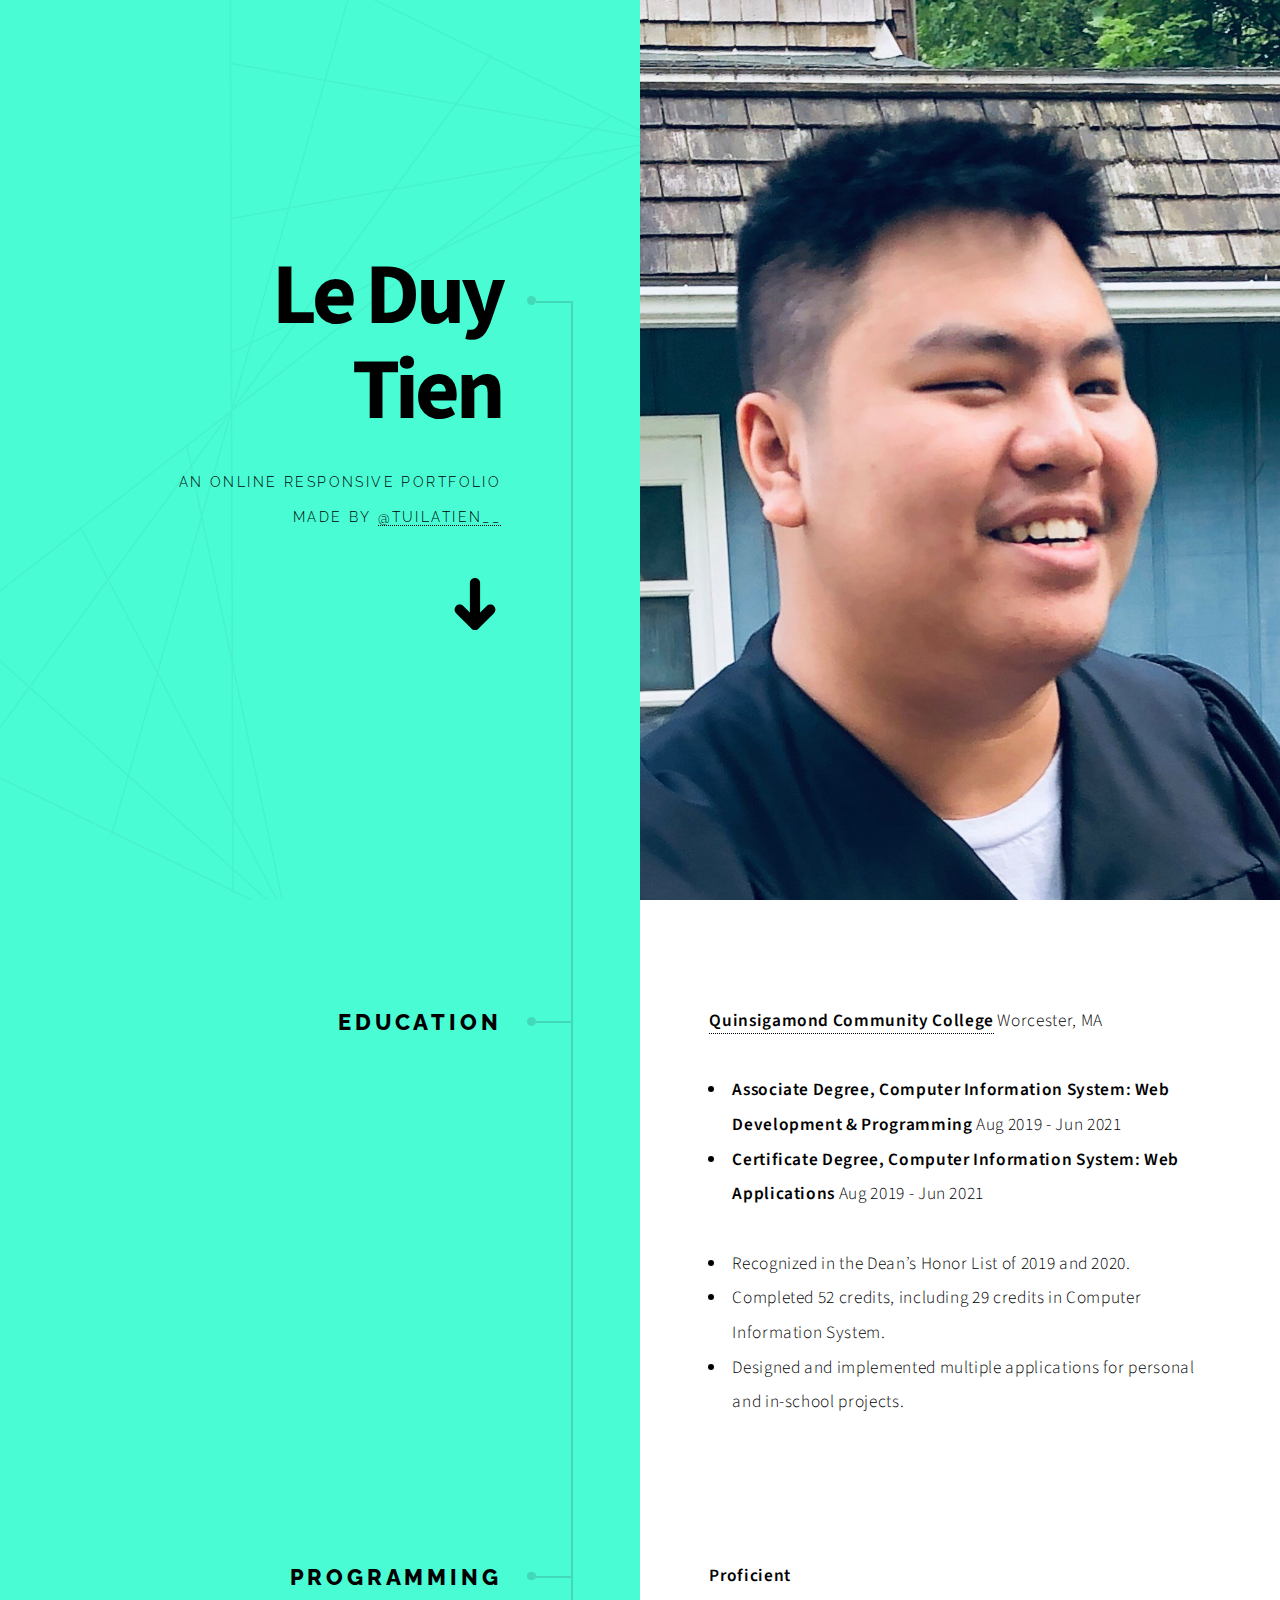
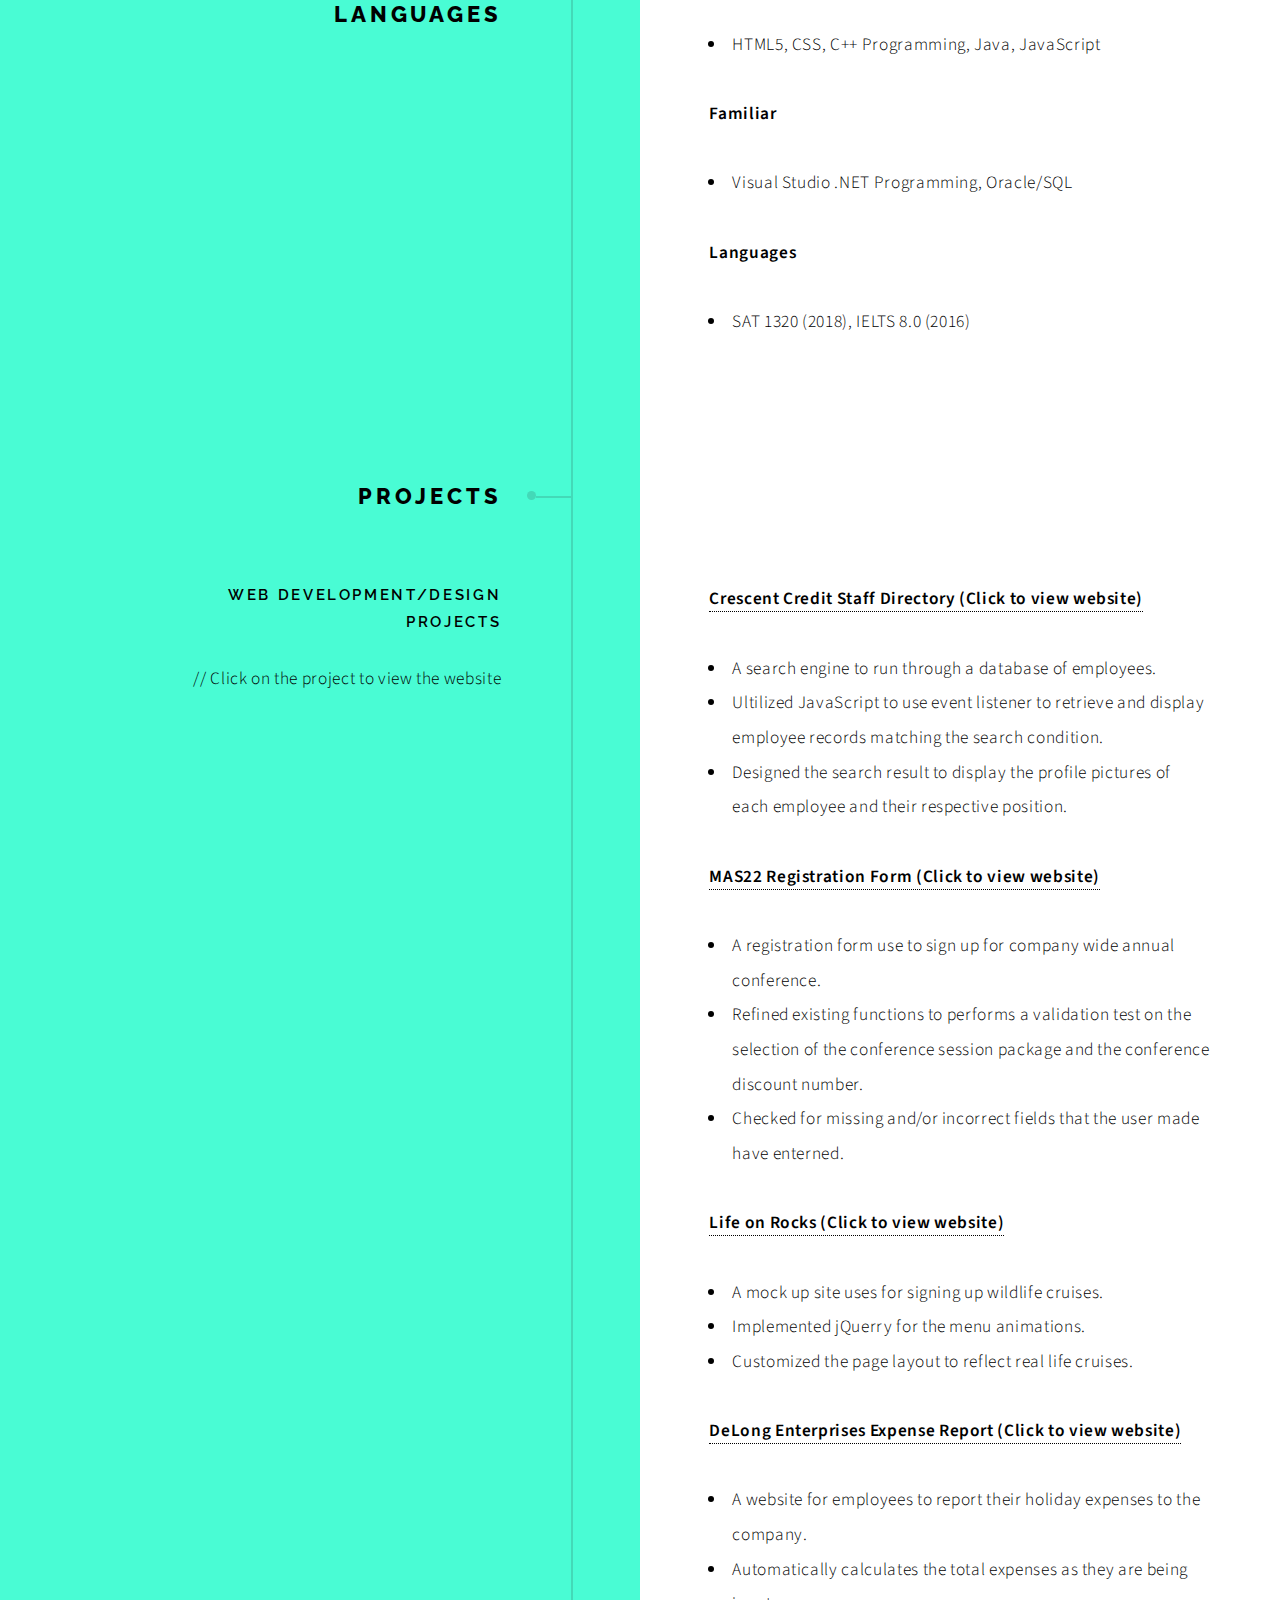
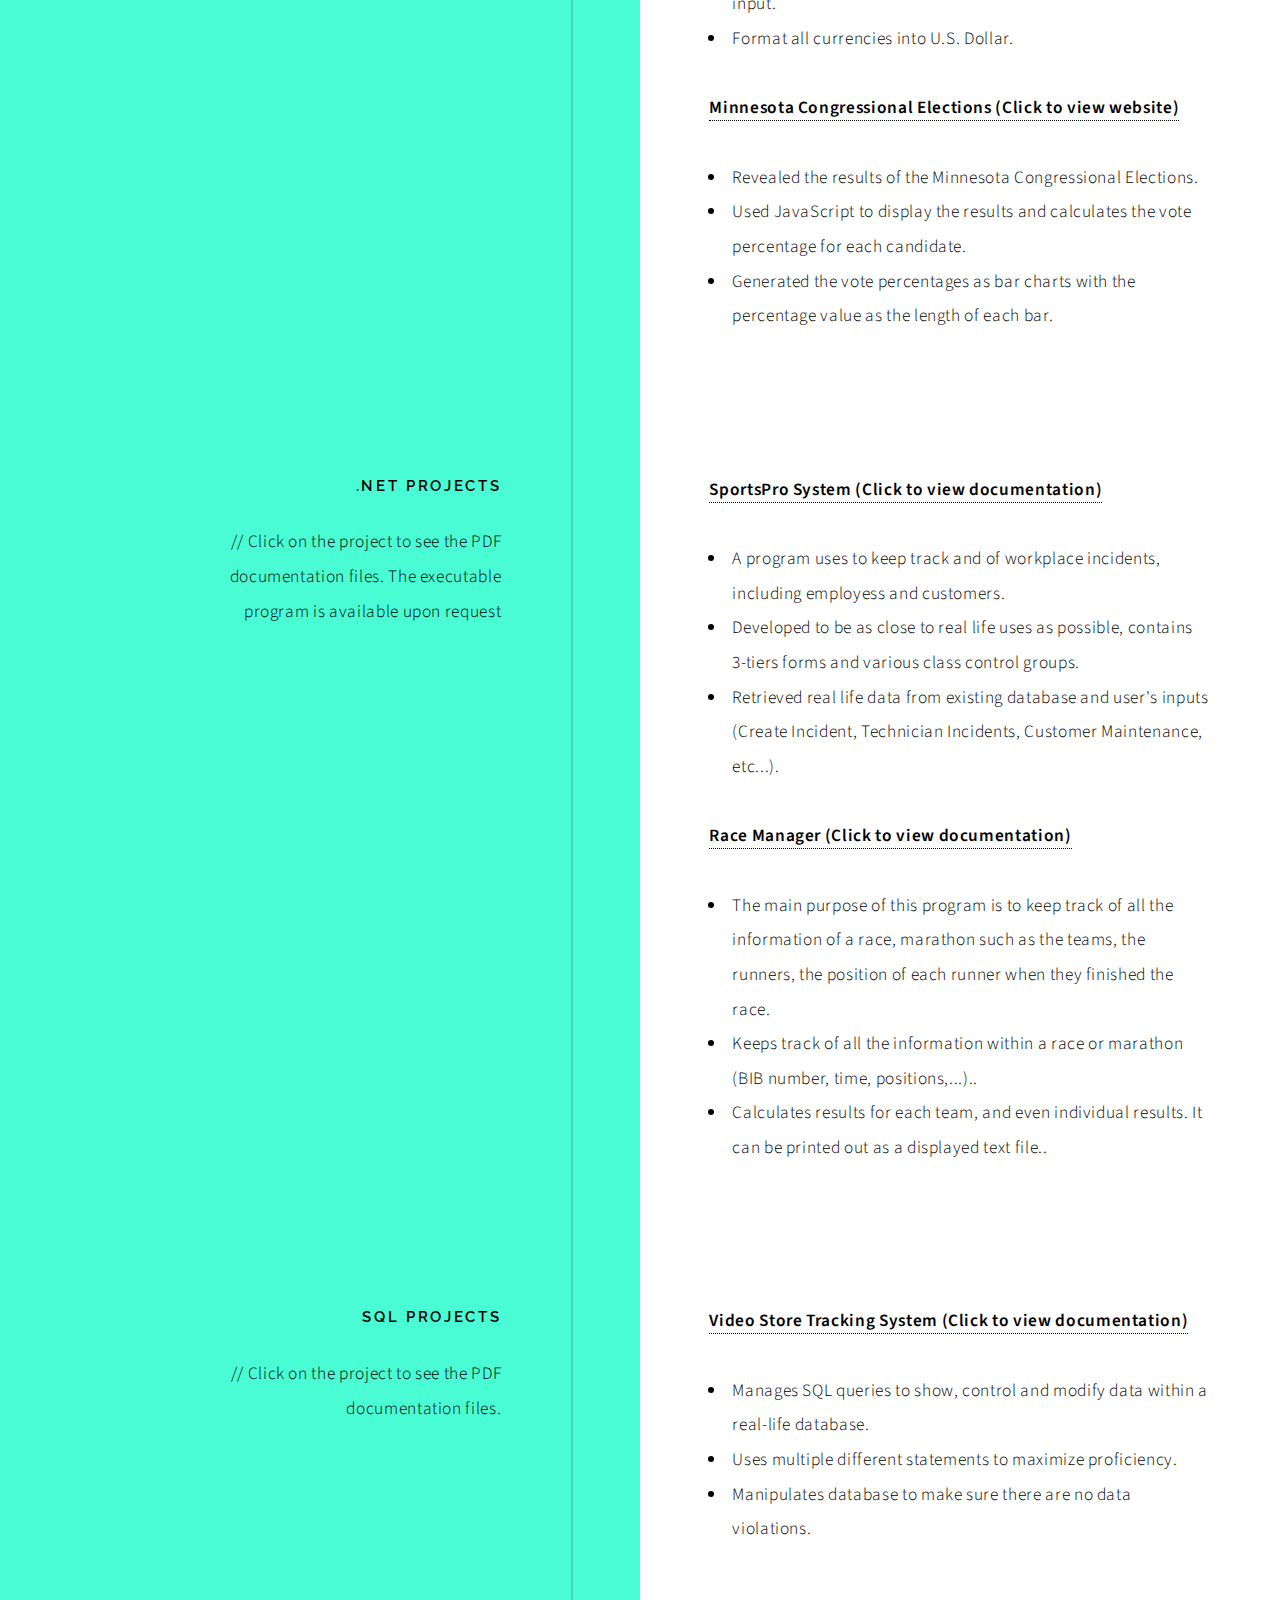
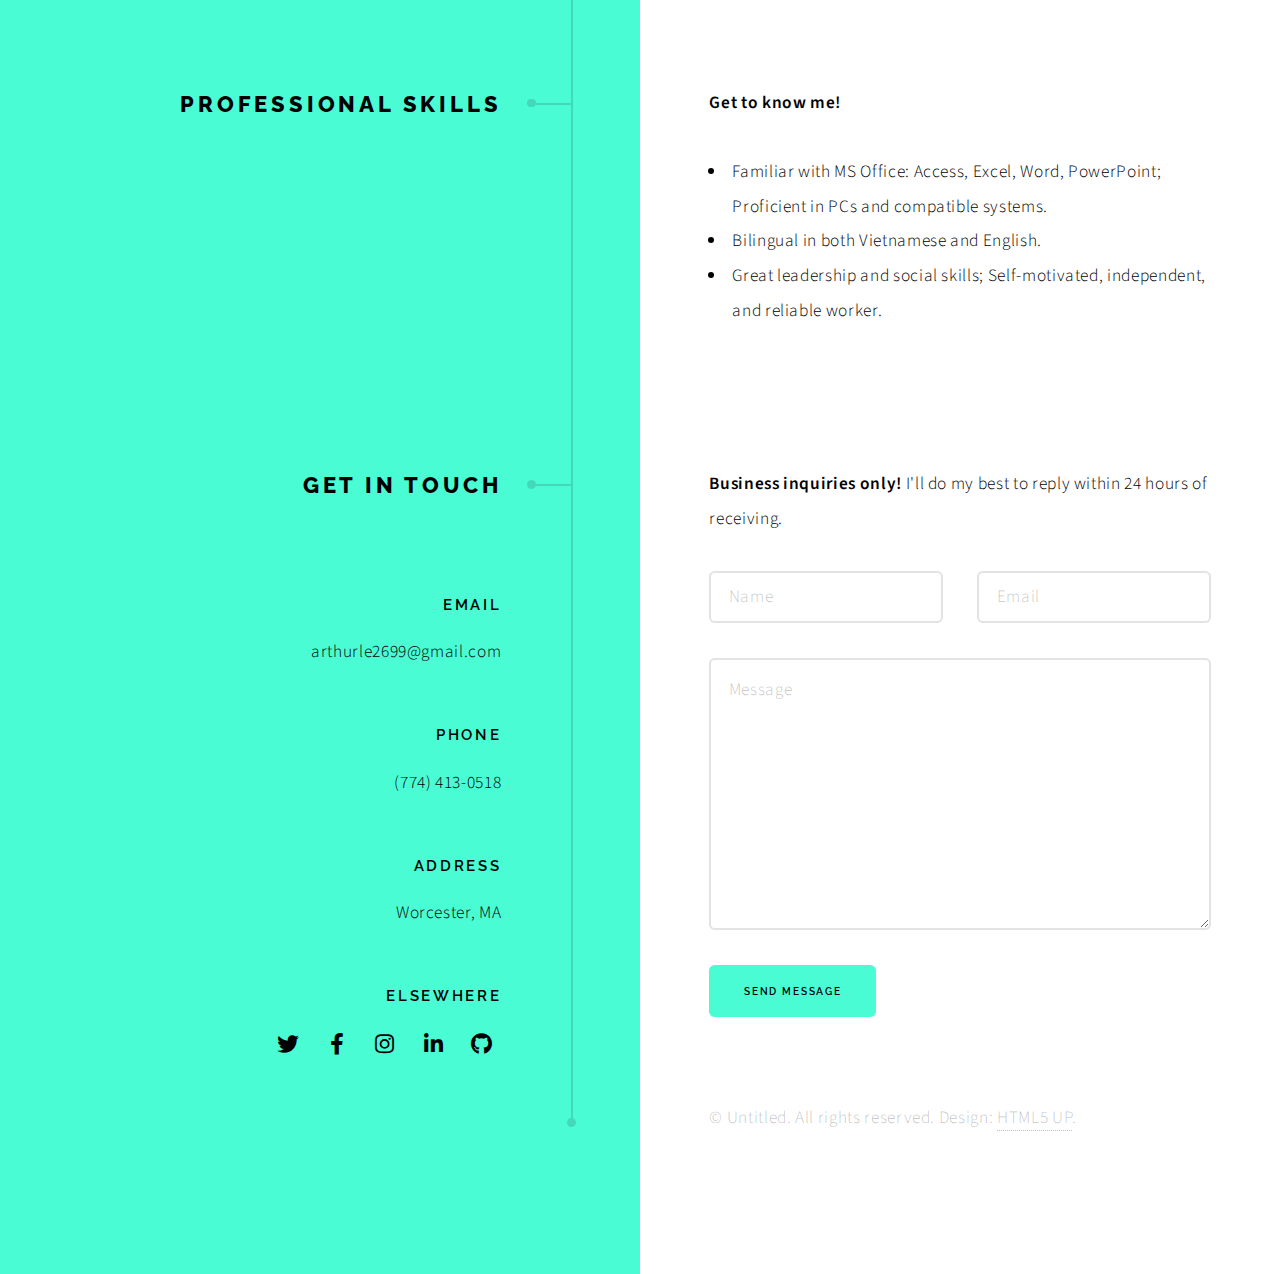
==== commit feb2ced2: "added "click to view"" ====
--- a/index.html
+++ b/index.html
@@ -94,31 +94,31 @@
                             <a href="images/gallery/fulls/03.jpg"><img src="images/gallery/thumbs/03.jpg" alt="" /></a>
                             <a href="images/gallery/fulls/04.jpg" class="landscape"><img src="images/gallery/thumbs/04.jpg" alt="" /></a>
                         </div>-->
-                        <p><strong><a href="webdev/cc_staff/cc_staff.html" target="_blank" rel="noopener noreferrer">Crescent Credit Staff Directory</a></strong></p>
+                        <p><strong><a href="webdev/cc_staff/cc_staff.html" target="_blank" rel="noopener noreferrer">Crescent Credit Staff Directory (Click to view website)</a></strong></p>
                         <ul>
                             <li>A search engine to run through a database of employees.</li>
                             <li>Ultilized JavaScript to use event listener to retrieve and display employee records matching the search condition.</li>
                             <li>Designed the search result to display the profile pictures of each employee and their respective position.</li>
                         </ul>
-                        <p><strong><a href="webdev/mas_register/mas_register.html" target="_blank" rel="noopener noreferrer">MAS22 Registration Form</a></strong></p>
+                        <p><strong><a href="webdev/mas_register/mas_register.html" target="_blank" rel="noopener noreferrer">MAS22 Registration Form (Click to view website)</a></strong></p>
                         <ul>
                             <li>A registration form use to sign up for company wide annual conference.</li>
                             <li>Refined existing functions to performs a validation test on the selection of the conference session package and the conference discount number.</li>
                             <li>Checked for missing and/or incorrect fields that the user made have enterned.</li>
                         </ul>
-                        <p><strong><a href="webdev/jq_rocks/jq_rocks.html" target="_blank" rel="noopener noreferrer">Life on Rocks</a></strong></p>
+                        <p><strong><a href="webdev/jq_rocks/jq_rocks.html" target="_blank" rel="noopener noreferrer">Life on Rocks (Click to view website)</a></strong></p>
                         <ul>
                             <li>A mock up site uses for signing up wildlife cruises.</li>
                             <li>Implemented jQuerry for the menu animations.</li>
                             <li>Customized the page layout to reflect real life cruises.</li>
                         </ul>
-                        <p><strong><a href="webdev/dl_expense/dl_expense.html" target="_blank" rel="noopener noreferrer">DeLong Enterprises Expense Report</a></strong></p>
+                        <p><strong><a href="webdev/dl_expense/dl_expense.html" target="_blank" rel="noopener noreferrer">DeLong Enterprises Expense Report (Click to view website)</a></strong></p>
                         <ul>
                             <li>A website for employees to report their holiday expenses to the company.</li>
                             <li>Automatically calculates the total expenses as they are being input.</li>
                             <li>Format all currencies into U.S. Dollar.</li>
                         </ul>
-                        <p><strong><a href="webdev/vw_election/vw_election.html" target="_blank" rel="noopener noreferrer">Minnesota Congressional Elections</a></strong></p>
+                        <p><strong><a href="webdev/vw_election/vw_election.html" target="_blank" rel="noopener noreferrer">Minnesota Congressional Elections (Click to view website)</a></strong></p>
                         <ul>
                             <li>Revealed the results of the Minnesota Congressional Elections.</li>
                             <li>Used JavaScript to display the results and calculates the vote percentage for each candidate.</li>
@@ -139,13 +139,13 @@
                             <a href="images/gallery/fulls/06.jpg"><img src="images/gallery/thumbs/06.jpg" alt="" /></a>
                             <a href="images/gallery/fulls/07.jpg"><img src="images/gallery/thumbs/07.jpg" alt="" /></a>
                         </div>-->
-                        <p><strong><a href="netprg/sportspro/sportspro.pdf" target="_blank" rel="noopener noreferrer">SportsPro System</a></strong></p>
+                        <p><strong><a href="netprg/sportspro/sportspro.pdf" target="_blank" rel="noopener noreferrer">SportsPro System (Click to view documentation)</a></strong></p>
                         <ul>
                             <li>A program uses to keep track and of workplace incidents, including employess and customers.</li>
                             <li>Developed to be as close to real life uses as possible, contains 3-tiers forms and various class control groups.</li>
                             <li>Retrieved real life data from existing database and user's inputs (Create Incident, Technician Incidents, Customer Maintenance, etc...).</li>
                         </ul>
-                        <p><strong><a href="netprg/racemng/racemng.pdf" target="_blank" rel="noopener noreferrer">Race Manager</a></strong></p>
+                        <p><strong><a href="netprg/racemng/racemng.pdf" target="_blank" rel="noopener noreferrer">Race Manager (Click to view documentation)</a></strong></p>
                         <ul>
                             <li>The main purpose of this program is to keep track of all the information of a race, marathon such as the teams, the runners, the position of each runner when they finished the race.</li>
                             <li>Keeps track of all the information within a race or marathon (BIB number, time, positions,...)..</li>
@@ -166,7 +166,7 @@
                             <a href="images/gallery/fulls/09.jpg" class="portrait"><img src="images/gallery/thumbs/09.jpg" alt="" /></a>
                             <a href="images/gallery/fulls/10.jpg" class="landscape"><img src="images/gallery/thumbs/10.jpg" alt="" /></a>
                         </div>-->
-                        <p><strong><a href="sql/videotrack/videotrack.pdf" target="_blank" rel="noopener noreferrer">Video Store Tracking System</a></strong></p>
+                        <p><strong><a href="sql/videotrack/videotrack.pdf" target="_blank" rel="noopener noreferrer">Video Store Tracking System (Click to view documentation)</a></strong></p>
                         <ul>
                             <li>Manages SQL queries to show, control and modify data within a real-life database.</li>
                             <li>Uses multiple different statements to maximize proficiency.</li>
